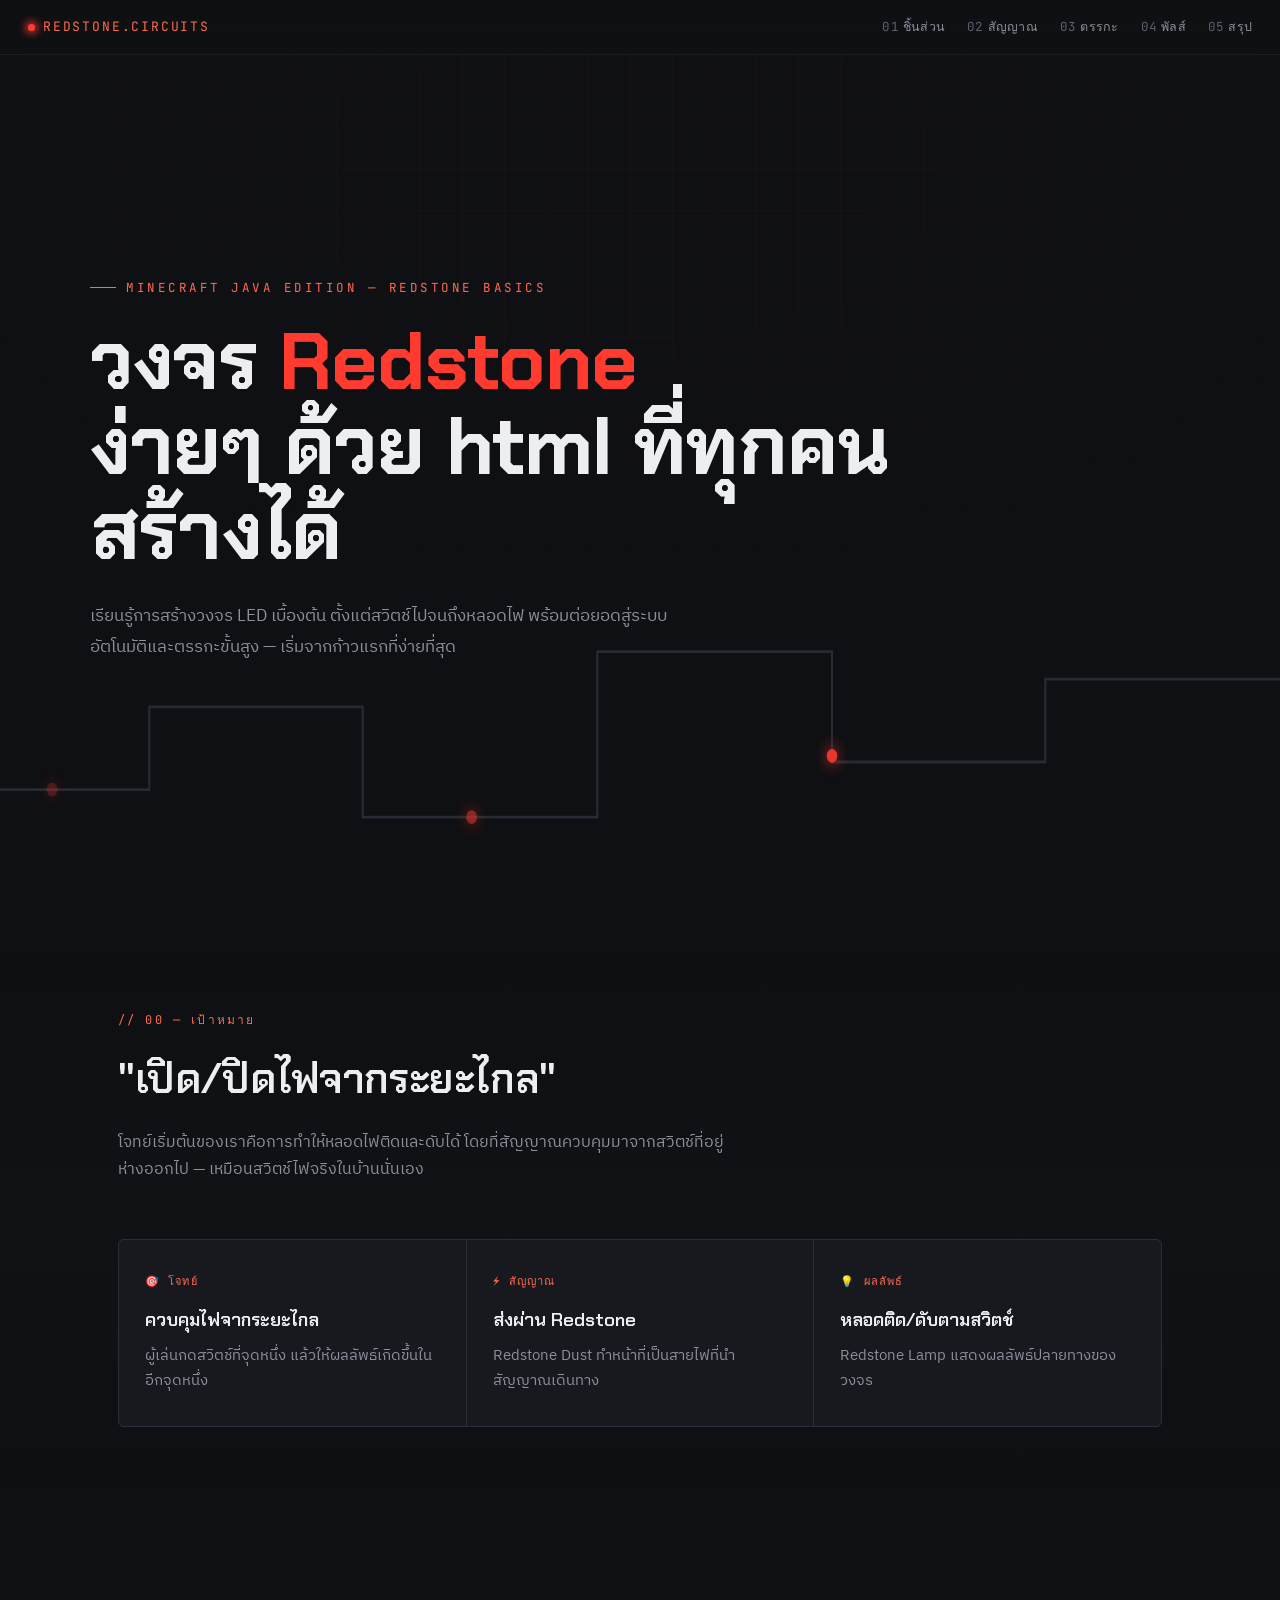
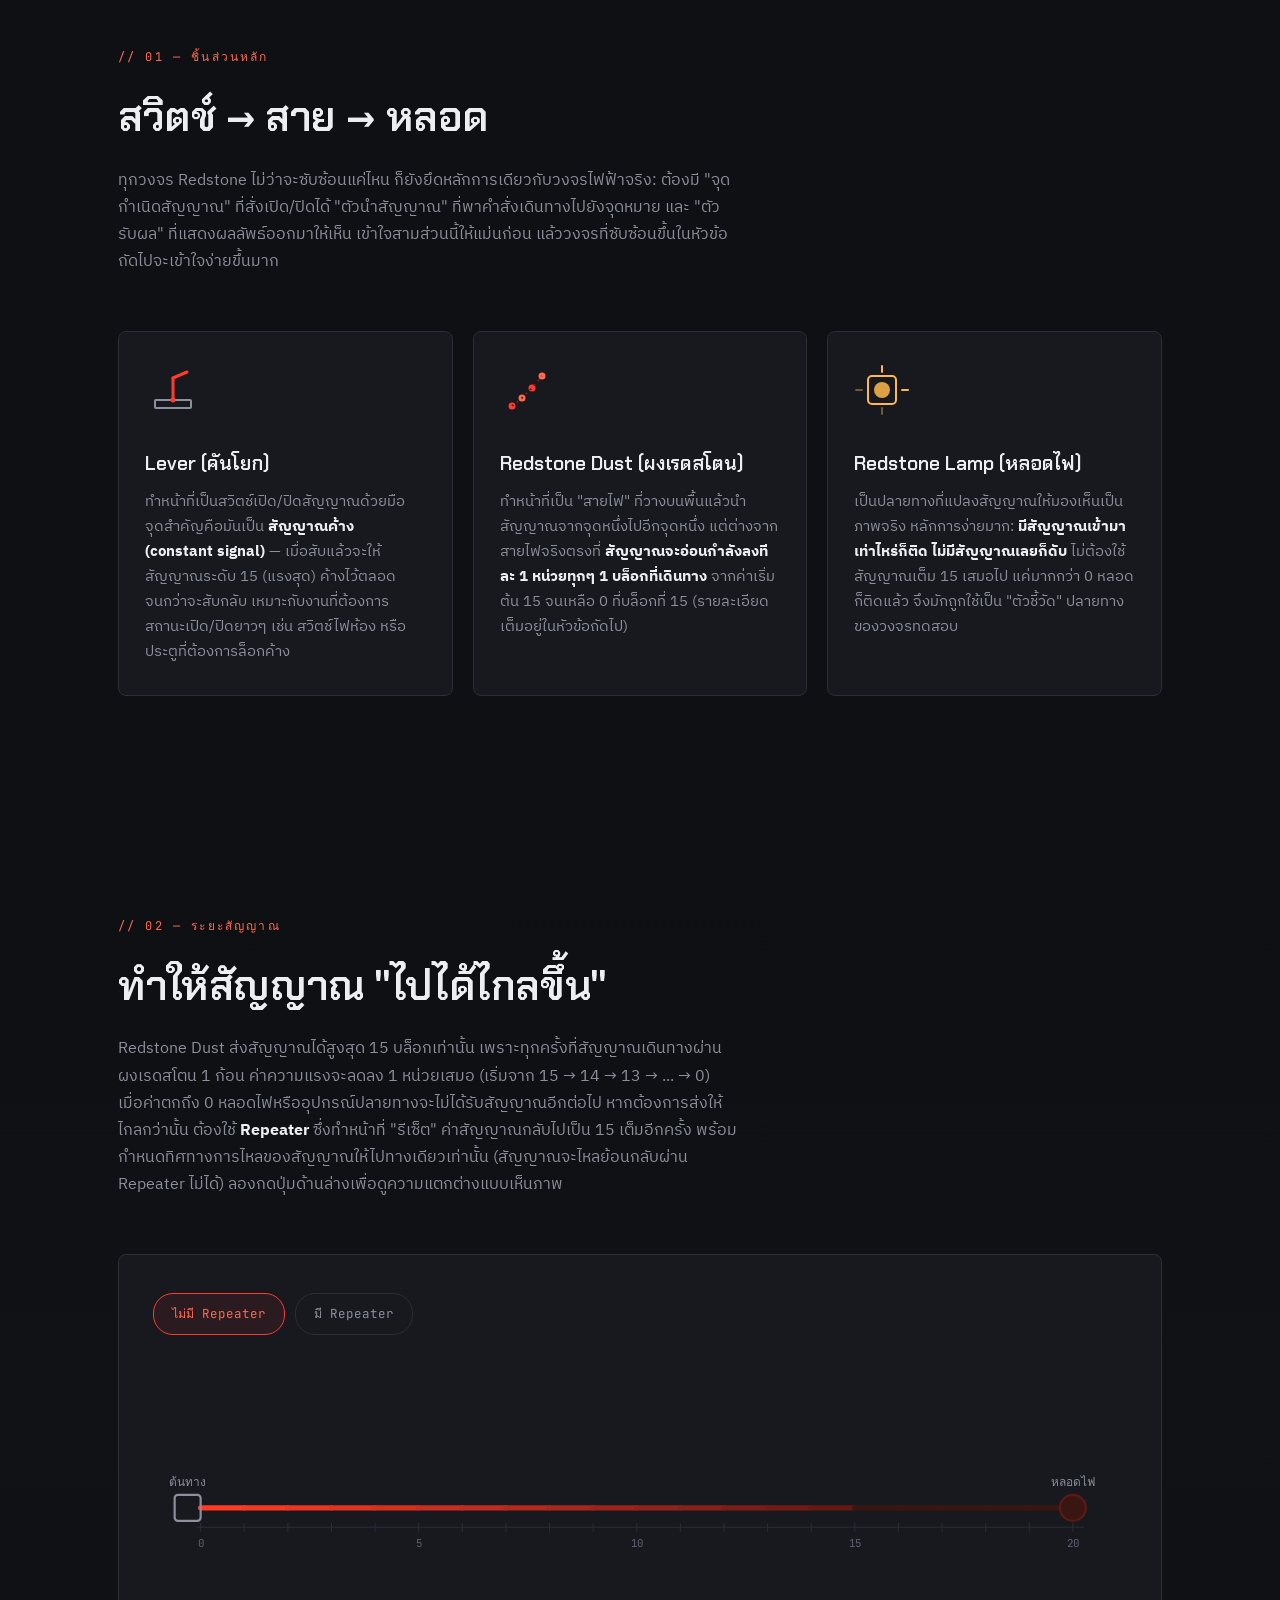
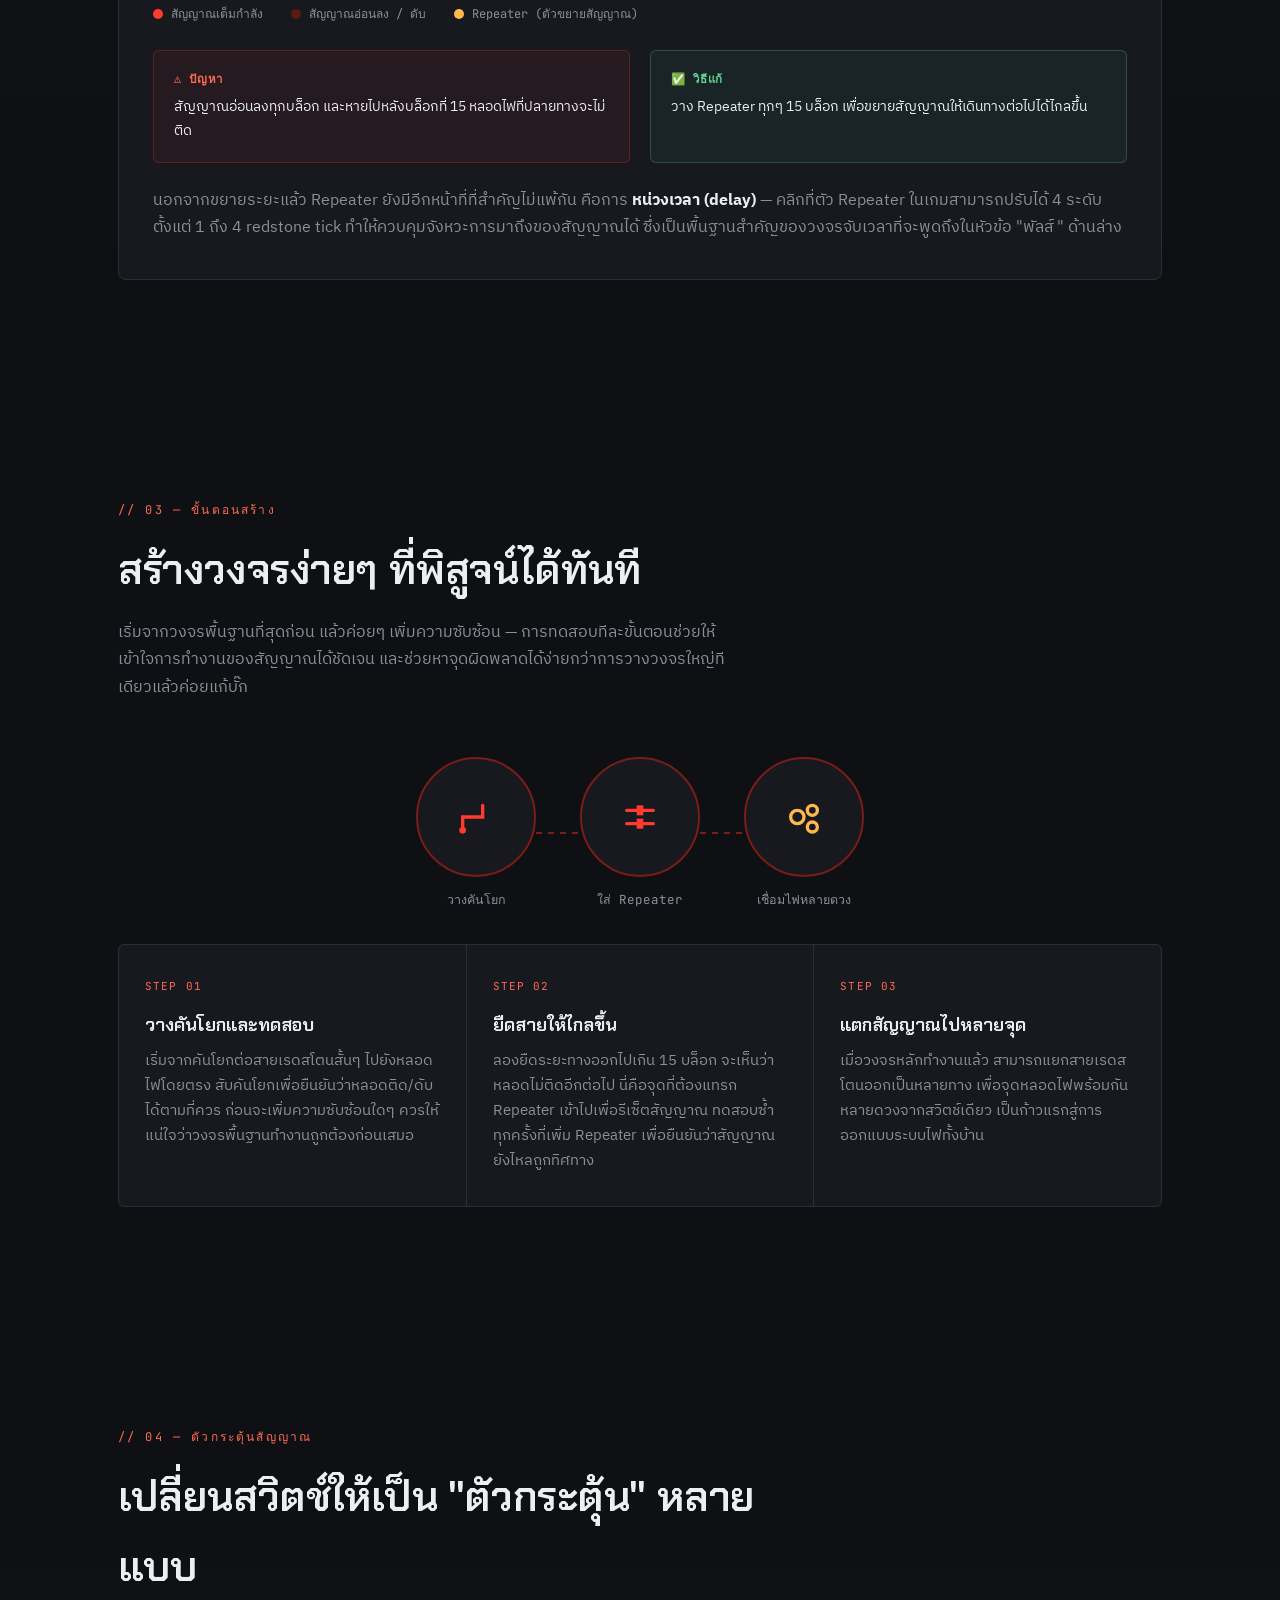
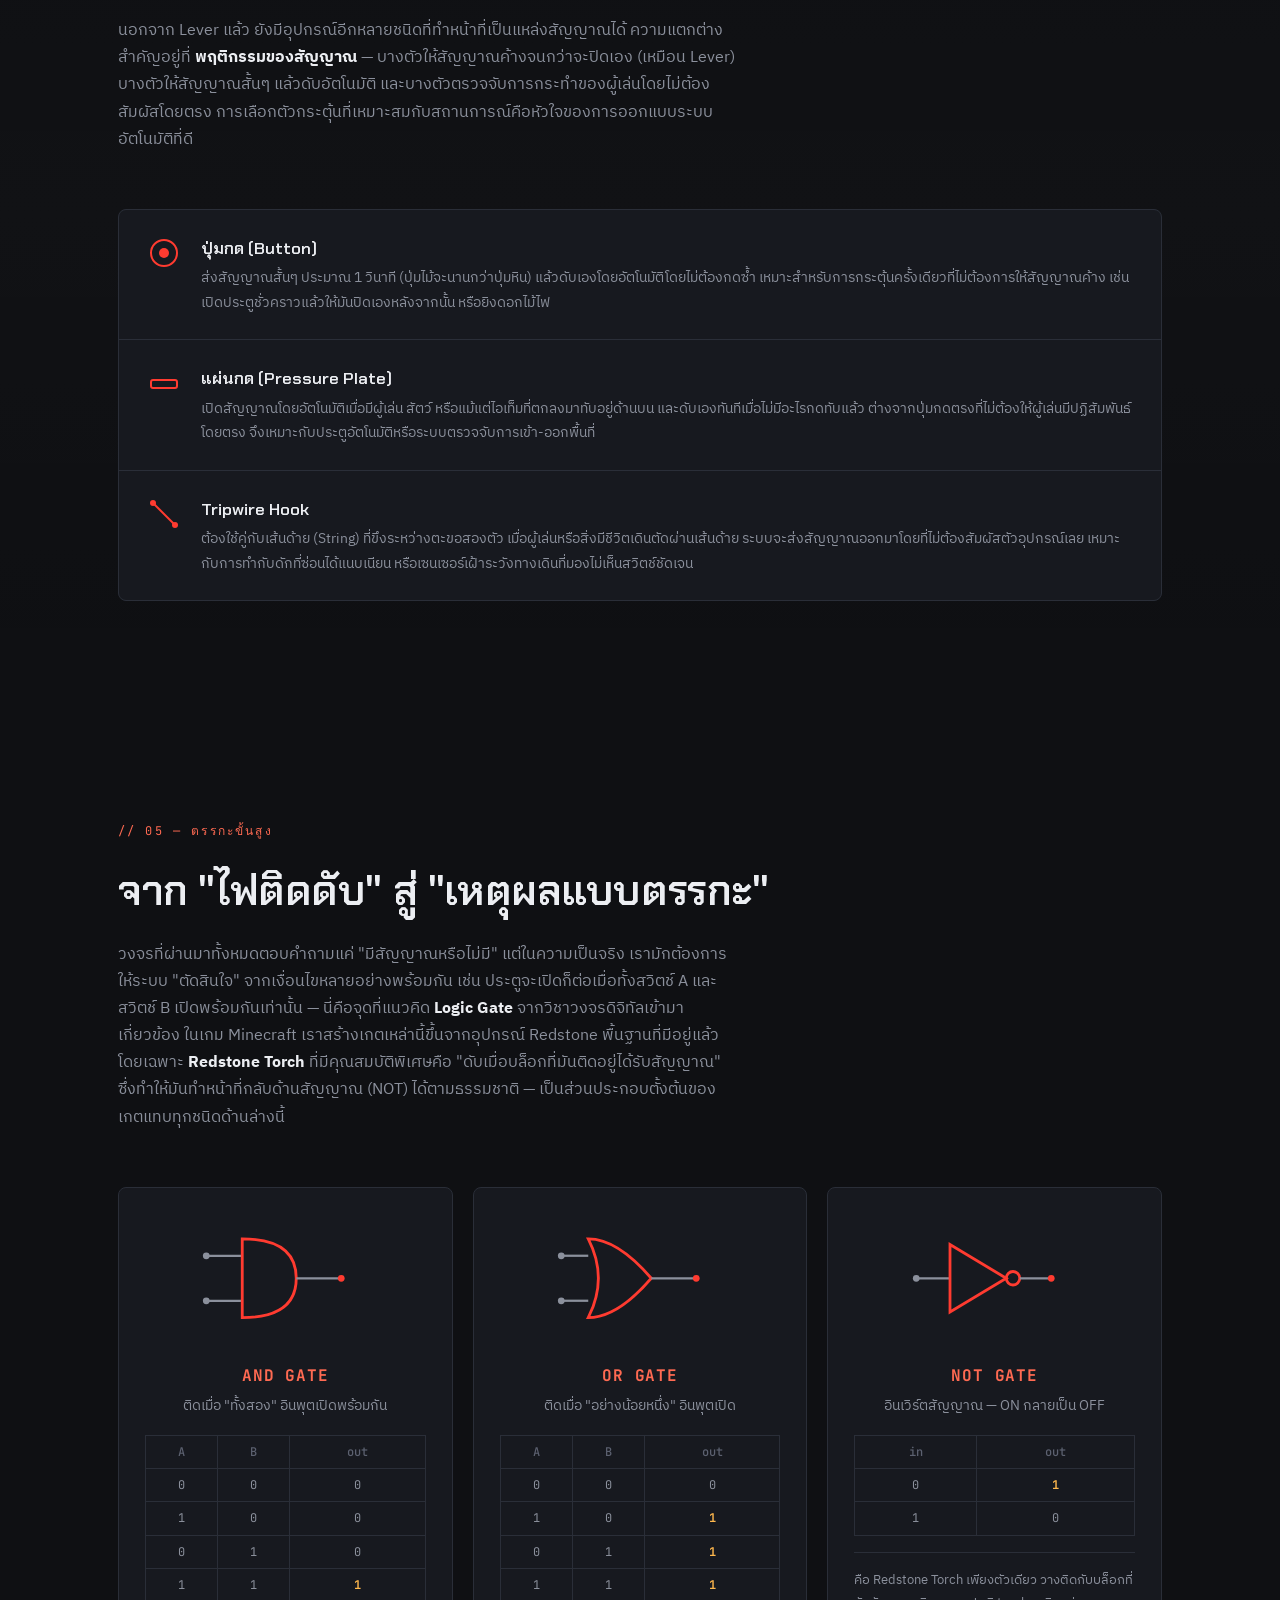
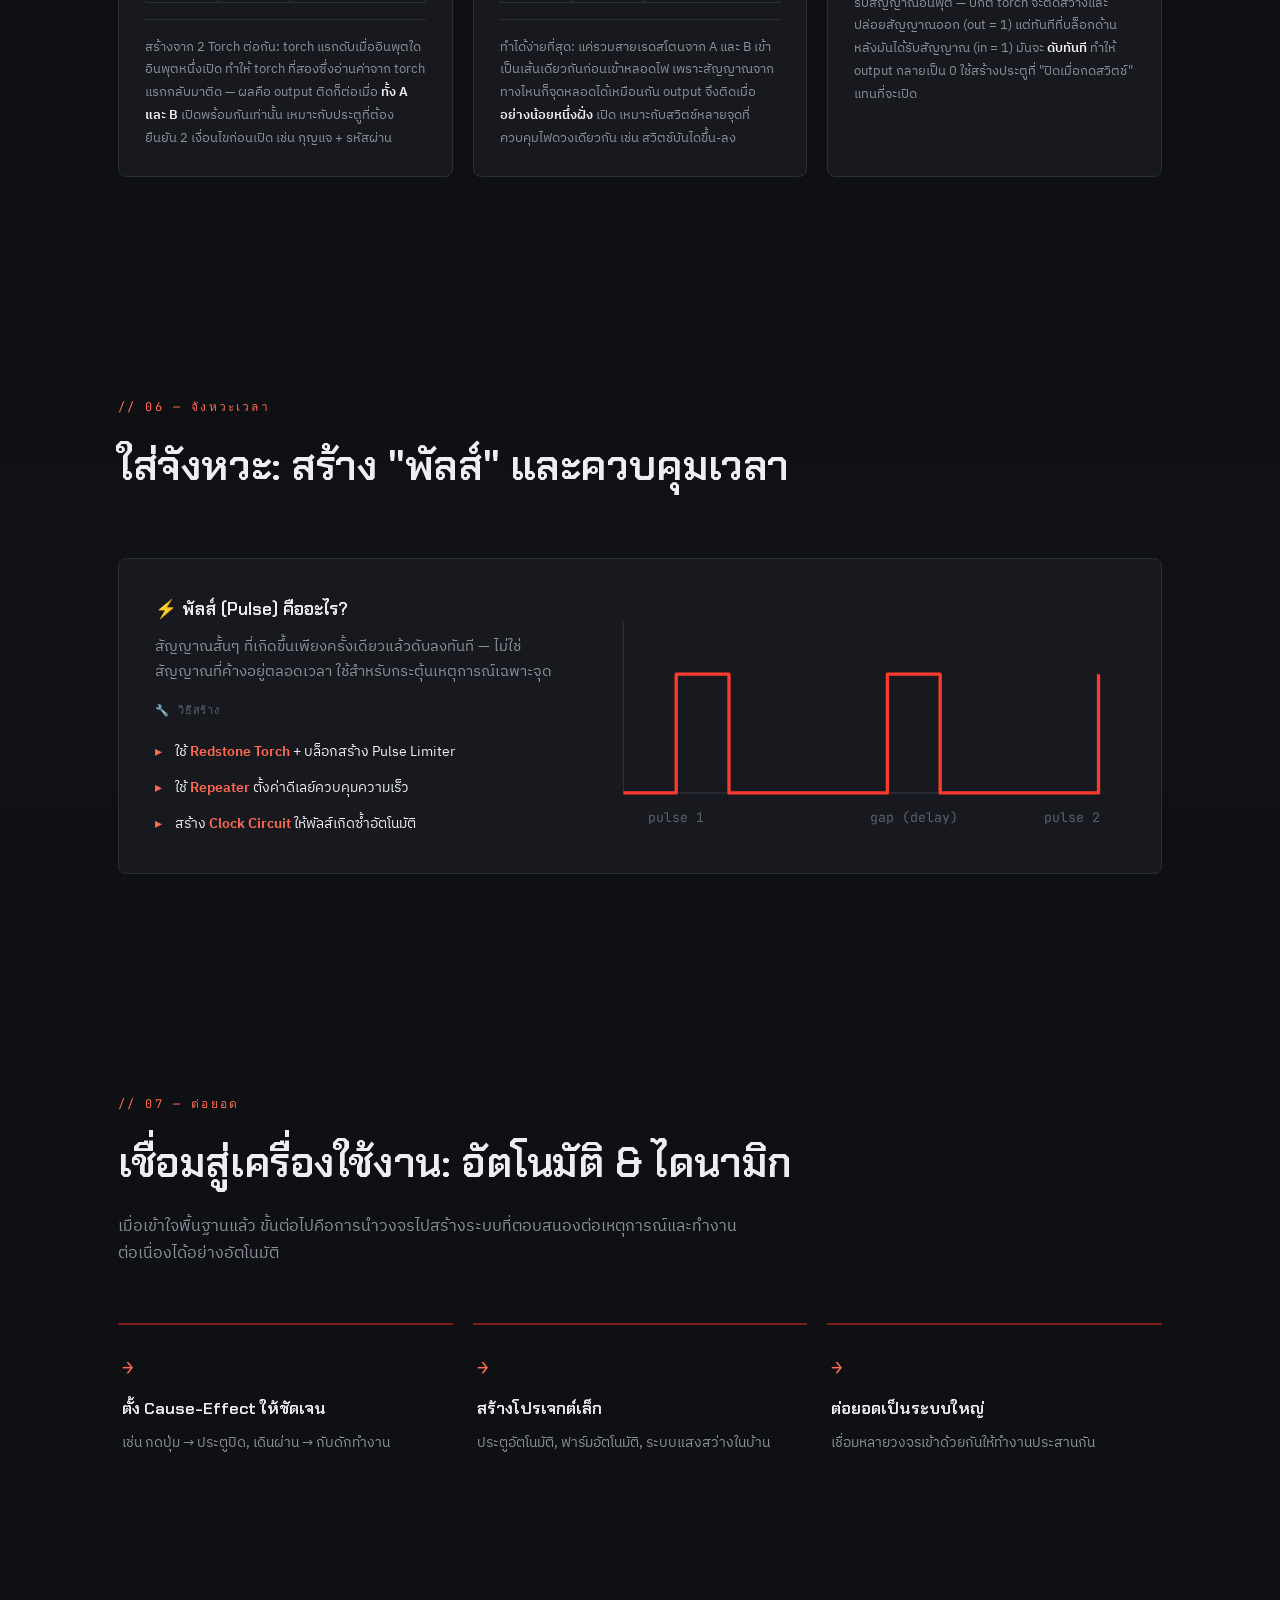
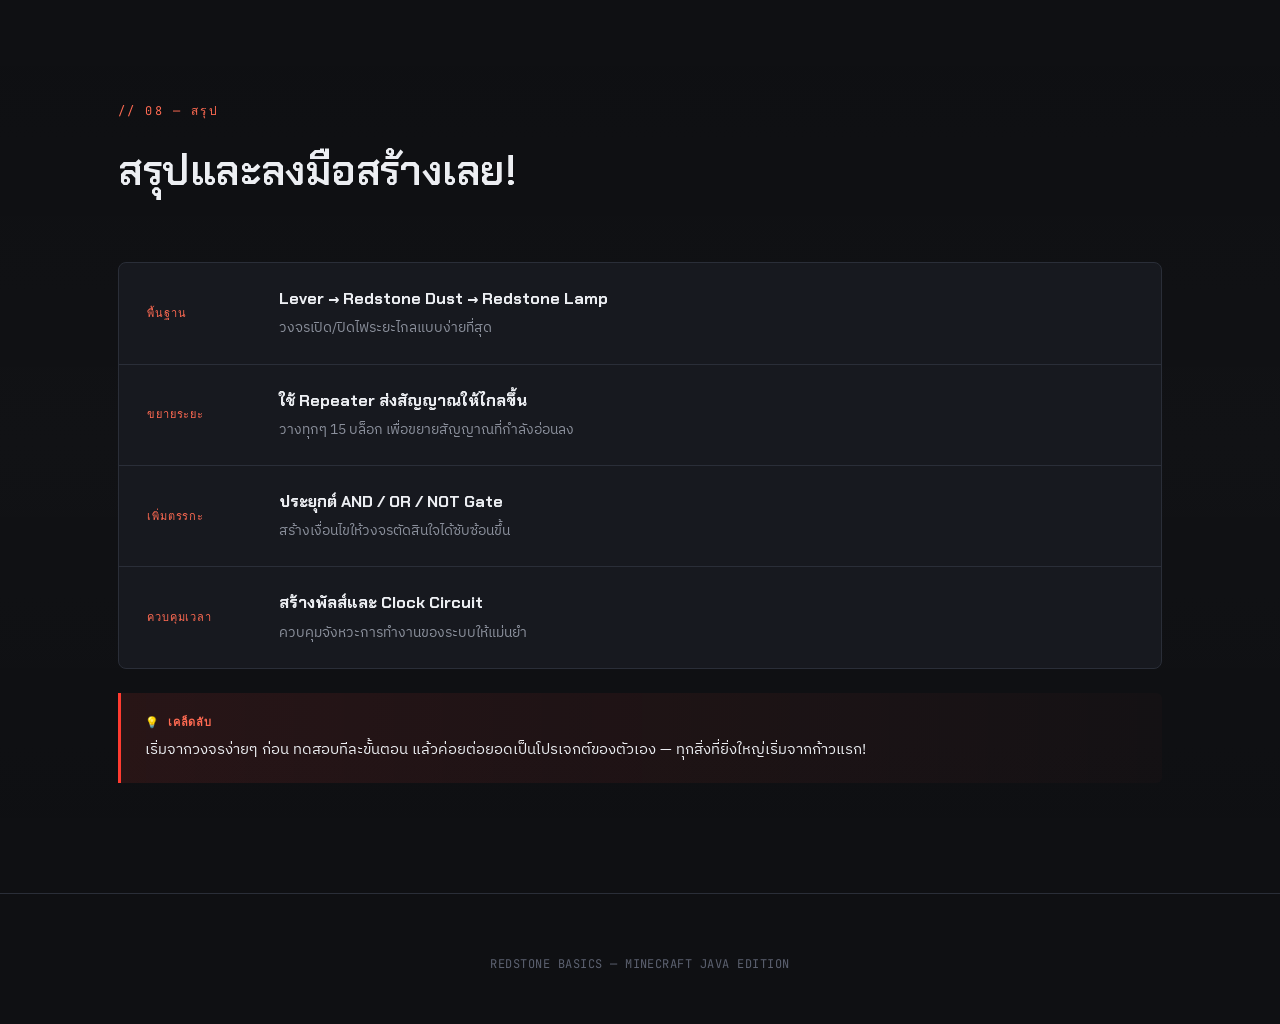
==== 01-components.html @ 5a7fd522 "file add changes" ====
<!DOCTYPE html>
<html lang="th">
<head>
<meta charset="UTF-8">
<meta name="viewport" content="width=device-width, initial-scale=1.0">
<title>วงจร LED อย่างง่ายด้วย html</title>
<link rel="preconnect" href="https://fonts.googleapis.com">
<link rel="preconnect" href="https://fonts.gstatic.com" crossorigin>
<link href="https://fonts.googleapis.com/css2?family=Chakra+Petch:wght@400;500;600;700&family=IBM+Plex+Sans+Thai:wght@300;400;500;600;700&family=JetBrains+Mono:wght@400;500;600&display=swap" rel="stylesheet">
<style>
  :root{
    --bg: #0f1013;
    --panel: #17191f;
    --panel-2: #1d2027;
    --line: #2a2e38;
    --redstone: #ff3b30;
    --redstone-dim: #7a1c17;
    --redstone-glow: #ff6a52;
    --amber: #ffb84d;
    --text: #eceef2;
    --muted: #8b909c;
    --muted-2: #5c6170;
    --mono: 'JetBrains Mono', monospace;
    --display: 'Chakra Petch', 'IBM Plex Sans Thai', sans-serif;
    --body: 'IBM Plex Sans Thai', 'Chakra Petch', sans-serif;
  }
  *{box-sizing:border-box; margin:0; padding:0;}
  html{scroll-behavior:smooth;}
  body{
    background:var(--bg);
    color:var(--text);
    font-family:var(--body);
    line-height:1.7;
    overflow-x:hidden;
  }
  @media (prefers-reduced-motion: reduce){
    *{animation-duration:0.001ms !important; animation-iteration-count:1 !important; transition-duration:0.001ms !important; scroll-behavior:auto !important;}
  }

  /* background texture: faint circuit grid */
  .grid-bg{
    position:fixed; inset:0; z-index:0; pointer-events:none;
    background-image:
      linear-gradient(rgba(255,59,48,0.035) 1px, transparent 1px),
      linear-gradient(90deg, rgba(255,59,48,0.035) 1px, transparent 1px);
    background-size:42px 42px;
    mask-image: radial-gradient(ellipse 80% 60% at 50% 20%, black 20%, transparent 75%);
  }

  a{color:inherit;}
  ::selection{background:var(--redstone); color:#0f1013;}

  .wrap{max-width:1100px; margin:0 auto; padding:0 28px; position:relative; z-index:1;}

  /* NAV */
  nav{
    position:fixed; top:0; left:0; right:0; z-index:50;
    display:flex; align-items:center; justify-content:space-between;
    padding:16px 28px;
    background:rgba(15,16,19,0.75);
    backdrop-filter:blur(10px);
    border-bottom:1px solid rgba(255,255,255,0.06);
  }
  .nav-mark{
    font-family:var(--mono); font-size:13px; letter-spacing:0.14em; color:var(--redstone-glow);
    display:flex; align-items:center; gap:8px;
  }
  .nav-mark .dot{width:7px; height:7px; border-radius:50%; background:var(--redstone); box-shadow:0 0 8px 2px var(--redstone);}
  .nav-links{display:flex; gap:22px; font-family:var(--mono); font-size:12.5px; color:var(--muted); letter-spacing:0.02em;}
  .nav-links a{text-decoration:none; transition:color .2s;}
  .nav-links a:hover{color:var(--redstone-glow);}
  .nav-links span{color:var(--muted-2); margin-right:4px;}
  @media (max-width:720px){.nav-links{display:none;}}

  /* HERO */
  header.hero{
    position:relative; min-height:100svh; display:flex; flex-direction:column; justify-content:center;
    padding:120px 28px 80px;
    overflow:hidden;
  }
  .hero-inner{max-width:1100px; margin:0 auto; width:100%; position:relative; z-index:2;}
  .eyebrow{
    font-family:var(--mono); font-size:12.5px; letter-spacing:0.2em; color:var(--redstone-glow);
    text-transform:uppercase; margin-bottom:22px; display:flex; align-items:center; gap:10px;
  }
  .eyebrow::before{content:''; width:26px; height:1px; background:var(--redstone-glow);}
  h1.title{
    font-family:var(--display); font-weight:700;
    font-size:clamp(2.4rem, 6.4vw, 5rem);
    line-height:1.06; letter-spacing:-0.01em;
    max-width:920px;
  }
  h1.title .accent{color:var(--redstone); position:relative;}
  .hero-sub{
    margin-top:26px; max-width:620px; color:var(--muted); font-size:1.05rem; line-height:1.85;
  }
  .hero-cta{display:flex; gap:14px; margin-top:40px; flex-wrap:wrap;}
  .btn{
    font-family:var(--mono); font-size:13px; letter-spacing:0.04em;
    padding:13px 22px; border-radius:3px; text-decoration:none; cursor:pointer;
    transition:all .25s; display:inline-flex; align-items:center; gap:8px; border:1px solid transparent;
  }
  .btn-solid{background:var(--redstone); color:#160303; font-weight:600;}
  .btn-solid:hover{background:var(--redstone-glow); box-shadow:0 0 24px -4px var(--redstone);}
  .btn-ghost{border-color:var(--line); color:var(--muted);}
  .btn-ghost:hover{border-color:var(--redstone-dim); color:var(--text);}

  /* hero wire animation */
  .hero-wire{
    position:absolute; left:0; right:0; bottom:0; height:46%; z-index:1;
    opacity:0.9;
  }
  .hero-wire svg{width:100%; height:100%; display:block;}
  .wire-path{fill:none; stroke:var(--line); stroke-width:2;}
  .pulse-dot{filter:drop-shadow(0 0 6px var(--redstone));}

  /* SECTION shared */
  section{position:relative; z-index:1; padding:110px 0;}
  section:nth-child(even){background:linear-gradient(180deg, transparent, rgba(255,255,255,0.012), transparent);}
  .sec-head{max-width:680px; margin-bottom:56px;}
  .sec-num{font-family:var(--mono); font-size:12px; color:var(--redstone-glow); letter-spacing:0.18em; margin-bottom:14px; display:block;}
  h2{
    font-family:var(--display); font-weight:600; font-size:clamp(1.7rem,3.6vw,2.6rem);
    letter-spacing:-0.01em; margin-bottom:14px;
  }
  .sec-desc{color:var(--muted); font-size:1rem; max-width:620px;}

  /* Goal cards */
  .goal-grid{display:grid; grid-template-columns:repeat(3,1fr); gap:1px; background:var(--line); border:1px solid var(--line); border-radius:6px; overflow:hidden;}
  .goal-card{background:var(--panel); padding:32px 26px;}
  .goal-card .icn{font-family:var(--mono); font-size:11px; color:var(--redstone-glow); letter-spacing:0.1em; margin-bottom:14px; text-transform:uppercase;}
  .goal-card h4{font-family:var(--display); font-size:1.15rem; margin-bottom:8px; font-weight:600;}
  .goal-card p{color:var(--muted); font-size:0.92rem;}
  @media (max-width:760px){.goal-grid{grid-template-columns:1fr;}}

  /* component cards with svg icons */
  .comp-grid{display:grid; grid-template-columns:repeat(3,1fr); gap:20px;}
  .comp-card{
    background:var(--panel); border:1px solid var(--line); border-radius:8px; padding:30px 26px;
    transition:border-color .25s, transform .25s;
  }
  .comp-card:hover{border-color:var(--redstone-dim); transform:translateY(-3px);}
  .comp-icon{width:56px; height:56px; margin-bottom:20px;}
  .comp-card h4{font-family:var(--display); font-size:1.2rem; margin-bottom:10px; font-weight:600;}
  .comp-card p{color:var(--muted); font-size:0.92rem;}
  @media (max-width:760px){.comp-grid{grid-template-columns:1fr;}}

  /* signal decay demo */
  .demo-panel{
    background:var(--panel); border:1px solid var(--line); border-radius:8px; padding:38px 34px;
  }
  .demo-toggle{display:flex; gap:10px; margin-bottom:30px; flex-wrap:wrap; align-items:center;}
  .toggle-btn{
    font-family:var(--mono); font-size:12.5px; padding:10px 18px; border-radius:20px;
    border:1px solid var(--line); color:var(--muted); background:transparent; cursor:pointer; transition:all .2s;
  }
  .toggle-btn.active{border-color:var(--redstone); color:var(--redstone-glow); background:rgba(255,59,48,0.08);}
  .demo-svg-wrap{width:100%; overflow-x:auto;}
  .demo-svg-wrap svg{width:100%; min-width:640px; height:auto; display:block;}
  .demo-legend{display:flex; gap:28px; margin-top:22px; flex-wrap:wrap; font-family:var(--mono); font-size:12px; color:var(--muted);}
  .demo-legend .lg-item{display:flex; align-items:center; gap:8px;}
  .swatch{width:10px; height:10px; border-radius:50%;}

  .callout-row{display:grid; grid-template-columns:1fr 1fr; gap:20px; margin-top:26px;}
  @media (max-width:640px){.callout-row{grid-template-columns:1fr;}}
  .callout{border-radius:6px; padding:18px 20px; font-size:0.9rem; border:1px solid var(--line);}
  .callout.warn{background:rgba(255,59,48,0.06); border-color:rgba(255,59,48,0.25);}
  .callout.ok{background:rgba(93,214,148,0.06); border-color:rgba(93,214,148,0.25);}
  .callout b{display:block; font-family:var(--mono); font-size:11.5px; letter-spacing:0.06em; margin-bottom:6px; text-transform:uppercase;}
  .callout.warn b{color:var(--redstone-glow);}
  .callout.ok b{color:#5dd694;}

  /* process steps */
  .steps-row{display:flex; align-items:center; justify-content:center; gap:0; margin:50px 0 34px; flex-wrap:wrap;}
  .step-circle{
    width:120px; height:120px; border-radius:50%; border:2px solid var(--redstone-dim);
    display:flex; align-items:center; justify-content:center; background:var(--panel);
    position:relative; flex-shrink:0;
  }
  .step-circle svg{width:40px; height:40px;}
  .step-connector{width:44px; height:2px; background:repeating-linear-gradient(90deg, var(--redstone-dim) 0 6px, transparent 6px 12px); flex-shrink:0;}
  @media (max-width:640px){.step-connector{width:2px; height:36px; background:repeating-linear-gradient(180deg, var(--redstone-dim) 0 6px, transparent 6px 12px);} .steps-row{flex-direction:column;}}
  .step-label{text-align:center; font-family:var(--mono); font-size:12.5px; color:var(--muted); margin-top:12px;}
  .step-wrap{display:flex; flex-direction:column; align-items:center;}

  /* trigger cards */
  .trig-list{display:flex; flex-direction:column; gap:1px; background:var(--line); border:1px solid var(--line); border-radius:8px; overflow:hidden;}
  .trig-item{background:var(--panel); padding:24px 28px; display:flex; gap:20px; align-items:flex-start;}
  .trig-item .t-icon{width:34px; height:34px; flex-shrink:0; margin-top:2px;}
  .trig-item h4{font-family:var(--display); font-size:1.05rem; margin-bottom:4px; font-weight:600;}
  .trig-item p{color:var(--muted); font-size:0.9rem;}

  /* logic gates */
  .gate-grid{display:grid; grid-template-columns:repeat(3,1fr); gap:20px;}
  @media (max-width:820px){.gate-grid{grid-template-columns:1fr;}}
  .gate-card{background:var(--panel); border:1px solid var(--line); border-radius:8px; padding:26px; text-align:center;}
  .gate-card svg{width:100%; max-width:180px; height:auto; margin:8px auto 18px;}
  .gate-card h4{font-family:var(--mono); font-size:1rem; color:var(--redstone-glow); margin-bottom:6px; letter-spacing:0.05em;}
  .gate-card .rule{color:var(--muted); font-size:0.88rem; margin-bottom:16px;}
  .truth-table{width:100%; border-collapse:collapse; font-family:var(--mono); font-size:12px; text-align:center;}
  .truth-table th, .truth-table td{border:1px solid var(--line); padding:6px 4px; color:var(--muted);}
  .truth-table th{color:var(--muted-2); font-weight:500;}
  .truth-table td.on{color:var(--amber); font-weight:600;}
  .gate-note{margin-top:16px; padding-top:16px; border-top:1px solid var(--line); font-size:0.84rem; color:var(--muted); text-align:left;}
  .gate-note b{color:var(--text); font-weight:600;}

  /* pulse waveform */
  .pulse-panel{background:var(--panel); border:1px solid var(--line); border-radius:8px; padding:36px; display:grid; grid-template-columns:1fr 1.3fr; gap:36px;}
  @media (max-width:820px){.pulse-panel{grid-template-columns:1fr;}}
  .pulse-info h4{font-family:var(--display); font-size:1.1rem; margin-bottom:10px; font-weight:600;}
  .pulse-info p{color:var(--muted); font-size:0.92rem; margin-bottom:20px;}
  .pulse-list{list-style:none; display:flex; flex-direction:column; gap:12px;}
  .pulse-list li{font-size:0.9rem; color:var(--text); padding-left:20px; position:relative;}
  .pulse-list li::before{content:'▸'; color:var(--redstone-glow); position:absolute; left:0;}
  .pulse-list b{color:var(--redstone-glow); font-weight:600;}
  .wave-svg{width:100%; height:auto;}

  /* automation */
  .auto-grid{display:grid; grid-template-columns:repeat(3,1fr); gap:20px;}
  @media (max-width:760px){.auto-grid{grid-template-columns:1fr;}}
  .auto-card{padding:26px 4px; border-top:2px solid var(--redstone-dim);}
  .auto-card .arrow{font-family:var(--mono); color:var(--redstone-glow); font-size:1.2rem; margin-bottom:10px; display:block;}
  .auto-card h4{font-family:var(--display); font-size:1.05rem; margin-bottom:8px; font-weight:600;}
  .auto-card p{color:var(--muted); font-size:0.9rem;}

  /* summary */
  .sum-panel{background:var(--panel); border:1px solid var(--line); border-radius:8px; overflow:hidden;}
  .sum-row{display:flex; align-items:center; gap:22px; padding:22px 28px; border-bottom:1px solid var(--line);}
  .sum-row:last-of-type{border-bottom:none;}
  .sum-tag{font-family:var(--mono); font-size:11px; color:var(--redstone-glow); letter-spacing:0.08em; width:110px; flex-shrink:0; text-transform:uppercase;}
  .sum-content b{font-family:var(--display); display:block; font-size:1rem; margin-bottom:2px;}
  .sum-content span{color:var(--muted); font-size:0.88rem;}
  .tip-box{margin-top:24px; background:linear-gradient(90deg, rgba(255,59,48,0.1), rgba(255,59,48,0.02)); border-left:3px solid var(--redstone); padding:20px 24px; border-radius:0 6px 6px 0;}
  .tip-box b{font-family:var(--mono); font-size:11px; letter-spacing:0.08em; color:var(--redstone-glow); text-transform:uppercase; display:block; margin-bottom:6px;}
  .tip-box p{font-size:0.94rem; color:var(--text);}

  footer{padding:60px 28px 50px; text-align:center; border-top:1px solid var(--line); position:relative; z-index:1;}
  footer p{font-family:var(--mono); font-size:12px; color:var(--muted-2); letter-spacing:0.04em;}
</style>
</head>
<body>

<div class="grid-bg"></div>

<nav>
  <div class="nav-mark"><span class="dot"></span>REDSTONE.CIRCUITS</div>
  <div class="nav-links">
    <a href="#components"><span>01</span>ชิ้นส่วน</a>
    <a href="#signal"><span>02</span>สัญญาณ</a>
    <a href="#logic"><span>03</span>ตรรกะ</a>
    <a href="#pulse"><span>04</span>พัลส์</a>
    <a href="#summary"><span>05</span>สรุป</a>
  </div>
</nav>

<header class="hero">
  <div class="hero-inner">
    <div class="eyebrow">MINECRAFT JAVA EDITION — REDSTONE BASICS</div>
    <h1 class="title">วงจร <span class="accent">Redstone</span><br>ง่ายๆ ด้วย html ที่ทุกคนสร้างได้</h1>
    <p class="hero-sub">เรียนรู้การสร้างวงจร LED เบื้องต้น ตั้งแต่สวิตช์ไปจนถึงหลอดไฟ พร้อมต่อยอดสู่ระบบอัตโนมัติและตรรกะขั้นสูง — เริ่มจากก้าวแรกที่ง่ายที่สุด</p>
  </div>
  <div class="hero-wire">
    <svg viewBox="0 0 1200 300" preserveAspectRatio="none">
      <path class="wire-path" d="M0,220 L140,220 L140,160 L340,160 L340,240 L560,240 L560,120 L780,120 L780,200 L980,200 L980,140 L1200,140" />
      <circle class="pulse-dot" r="5" fill="#ff3b30">
        <animateMotion dur="6s" repeatCount="indefinite"
          path="M0,220 L140,220 L140,160 L340,160 L340,240 L560,240 L560,120 L780,120 L780,200 L980,200 L980,140 L1200,140"/>
      </circle>
      <circle class="pulse-dot" r="5" fill="#ff3b30" opacity="0.6">
        <animateMotion dur="6s" begin="2s" repeatCount="indefinite"
          path="M0,220 L140,220 L140,160 L340,160 L340,240 L560,240 L560,120 L780,120 L780,200 L980,200 L980,140 L1200,140"/>
      </circle>
      <circle class="pulse-dot" r="5" fill="#ff3b30" opacity="0.3">
        <animateMotion dur="6s" begin="4s" repeatCount="indefinite"
          path="M0,220 L140,220 L140,160 L340,160 L340,240 L560,240 L560,120 L780,120 L780,200 L980,200 L980,140 L1200,140"/>
      </circle>
    </svg>
  </div>
</header>

<!-- GOAL -->
<section id="goal">
  <div class="wrap">
    <div class="sec-head">
      <span class="sec-num">// 00 — เป้าหมาย</span>
      <h2>"เปิด/ปิดไฟจากระยะไกล"</h2>
      <p class="sec-desc">โจทย์เริ่มต้นของเราคือการทำให้หลอดไฟติดและดับได้ โดยที่สัญญาณควบคุมมาจากสวิตช์ที่อยู่ห่างออกไป — เหมือนสวิตช์ไฟจริงในบ้านนั่นเอง</p>
    </div>
    <div class="goal-grid">
      <div class="goal-card"><div class="icn">🎯 โจทย์</div><h4>ควบคุมไฟจากระยะไกล</h4><p>ผู้เล่นกดสวิตช์ที่จุดหนึ่ง แล้วให้ผลลัพธ์เกิดขึ้นในอีกจุดหนึ่ง</p></div>
      <div class="goal-card"><div class="icn">⚡ สัญญาณ</div><h4>ส่งผ่าน Redstone</h4><p>Redstone Dust ทำหน้าที่เป็นสายไฟที่นำสัญญาณเดินทาง</p></div>
      <div class="goal-card"><div class="icn">💡 ผลลัพธ์</div><h4>หลอดติด/ดับตามสวิตช์</h4><p>Redstone Lamp แสดงผลลัพธ์ปลายทางของวงจร</p></div>
    </div>
  </div>
</section>

<!-- COMPONENTS -->
<section id="components">
  <div class="wrap">
    <div class="sec-head">
      <span class="sec-num">// 01 — ชิ้นส่วนหลัก</span>
      <h2>สวิตช์ → สาย → หลอด</h2>
      <p class="sec-desc">ทุกวงจร Redstone ไม่ว่าจะซับซ้อนแค่ไหน ก็ยังยึดหลักการเดียวกับวงจรไฟฟ้าจริง: ต้องมี "จุดกำเนิดสัญญาณ" ที่สั่งเปิด/ปิดได้ "ตัวนำสัญญาณ" ที่พาคำสั่งเดินทางไปยังจุดหมาย และ "ตัวรับผล" ที่แสดงผลลัพธ์ออกมาให้เห็น เข้าใจสามส่วนนี้ให้แม่นก่อน แล้ววงจรที่ซับซ้อนขึ้นในหัวข้อถัดไปจะเข้าใจง่ายขึ้นมาก</p>
    </div>
    <div class="comp-grid">
      <div class="comp-card">
        <svg class="comp-icon" viewBox="0 0 56 56" fill="none">
          <rect x="10" y="38" width="36" height="8" rx="1" stroke="#8b909c" stroke-width="2"/>
          <line x1="28" y1="38" x2="28" y2="16" stroke="#ff3b30" stroke-width="3" stroke-linecap="round"/>
          <line x1="28" y1="16" x2="42" y2="10" stroke="#ff3b30" stroke-width="3" stroke-linecap="round"/>
          <circle cx="28" cy="38" r="2.5" fill="#ff3b30"/>
        </svg>
        <h4>Lever (คันโยก)</h4>
        <p>ทำหน้าที่เป็นสวิตช์เปิด/ปิดสัญญาณด้วยมือ จุดสำคัญคือมันเป็น <b style="color:var(--text)">สัญญาณค้าง (constant signal)</b> — เมื่อสับแล้วจะให้สัญญาณระดับ 15 (แรงสุด) ค้างไว้ตลอดจนกว่าจะสับกลับ เหมาะกับงานที่ต้องการสถานะเปิด/ปิดยาวๆ เช่น สวิตช์ไฟห้อง หรือประตูที่ต้องการล็อกค้าง</p>
      </div>
      <div class="comp-card">
        <svg class="comp-icon" viewBox="0 0 56 56" fill="none">
          <circle cx="12" cy="44" r="3.5" fill="#ff3b30"/>
          <circle cx="22" cy="36" r="3.5" fill="#ff6a52"/>
          <circle cx="32" cy="26" r="3.5" fill="#ff3b30"/>
          <circle cx="42" cy="14" r="3.5" fill="#ff6a52"/>
          <path d="M12,44 L22,36 L32,26 L42,14" stroke="#7a1c17" stroke-width="2" stroke-dasharray="2 4"/>
        </svg>
        <h4>Redstone Dust (ผงเรดสโตน)</h4>
        <p>ทำหน้าที่เป็น "สายไฟ" ที่วางบนพื้นแล้วนำสัญญาณจากจุดหนึ่งไปอีกจุดหนึ่ง แต่ต่างจากสายไฟจริงตรงที่ <b style="color:var(--text)">สัญญาณจะอ่อนกำลังลงทีละ 1 หน่วยทุกๆ 1 บล็อกที่เดินทาง</b> จากค่าเริ่มต้น 15 จนเหลือ 0 ที่บล็อกที่ 15 (รายละเอียดเต็มอยู่ในหัวข้อถัดไป)</p>
      </div>
      <div class="comp-card">
        <svg class="comp-icon" viewBox="0 0 56 56" fill="none">
          <rect x="14" y="14" width="28" height="28" rx="4" fill="none" stroke="#ffb84d" stroke-width="2"/>
          <circle cx="28" cy="28" r="8" fill="#ffb84d" opacity="0.85"/>
          <line x1="28" y1="4" x2="28" y2="10" stroke="#ffb84d" stroke-width="2" stroke-linecap="round"/>
          <line x1="28" y1="46" x2="28" y2="52" stroke="#ffb84d" stroke-width="2" stroke-linecap="round" opacity="0.4"/>
          <line x1="8" y1="28" x2="2" y2="28" stroke="#ffb84d" stroke-width="2" stroke-linecap="round" opacity="0.4"/>
          <line x1="48" y1="28" x2="54" y2="28" stroke="#ffb84d" stroke-width="2" stroke-linecap="round"/>
        </svg>
        <h4>Redstone Lamp (หลอดไฟ)</h4>
        <p>เป็นปลายทางที่แปลงสัญญาณให้มองเห็นเป็นภาพจริง หลักการง่ายมาก: <b style="color:var(--text)">มีสัญญาณเข้ามาเท่าไหร่ก็ติด ไม่มีสัญญาณเลยก็ดับ</b> ไม่ต้องใช้สัญญาณเต็ม 15 เสมอไป แค่มากกว่า 0 หลอดก็ติดแล้ว จึงมักถูกใช้เป็น "ตัวชี้วัด" ปลายทางของวงจรทดสอบ</p>
      </div>
    </div>
  </div>
</section>

<!-- SIGNAL DECAY DEMO -->
<section id="signal">
  <div class="wrap">
    <div class="sec-head">
      <span class="sec-num">// 02 — ระยะสัญญาณ</span>
      <h2>ทำให้สัญญาณ "ไปได้ไกลขึ้น"</h2>
      <p class="sec-desc">Redstone Dust ส่งสัญญาณได้สูงสุด 15 บล็อกเท่านั้น เพราะทุกครั้งที่สัญญาณเดินทางผ่านผงเรดสโตน 1 ก้อน ค่าความแรงจะลดลง 1 หน่วยเสมอ (เริ่มจาก 15 → 14 → 13 → ... → 0) เมื่อค่าตกถึง 0 หลอดไฟหรืออุปกรณ์ปลายทางจะไม่ได้รับสัญญาณอีกต่อไป หากต้องการส่งให้ไกลกว่านั้น ต้องใช้ <b style="color:var(--text)">Repeater</b> ซึ่งทำหน้าที่ "รีเซ็ต" ค่าสัญญาณกลับไปเป็น 15 เต็มอีกครั้ง พร้อมกำหนดทิศทางการไหลของสัญญาณให้ไปทางเดียวเท่านั้น (สัญญาณจะไหลย้อนกลับผ่าน Repeater ไม่ได้) ลองกดปุ่มด้านล่างเพื่อดูความแตกต่างแบบเห็นภาพ</p>
    </div>

    <div class="demo-panel">
      <div class="demo-toggle">
        <button class="toggle-btn active" data-mode="off" id="btnOff">ไม่มี Repeater</button>
        <button class="toggle-btn" data-mode="on" id="btnOn">มี Repeater</button>
      </div>
      <div class="demo-svg-wrap">
        <svg id="decaySvg" viewBox="0 0 900 200">
          <!-- baseline -->
          <line x1="40" y1="150" x2="860" y2="150" stroke="#2a2e38" stroke-width="1"/>
          <!-- block ticks -->
          <g id="ticks"></g>
          <!-- wire segments -->
          <g id="wireSegments"></g>
          <!-- source -->
          <rect x="20" y="120" width="24" height="24" rx="3" fill="none" stroke="#8b909c" stroke-width="2"/>
          <text x="32" y="112" fill="#8b909c" font-family="JetBrains Mono" font-size="11" text-anchor="middle">ต้นทาง</text>
          <!-- repeater marker (shown only in "on" mode) -->
          <g id="repeaterMark" style="display:none;">
            <rect x="418" y="132" width="14" height="14" fill="#ffb84d"/>
            <text x="425" y="122" fill="#ffb84d" font-family="JetBrains Mono" font-size="10" text-anchor="middle">Repeater</text>
          </g>
          <!-- lamp -->
          <circle id="lampCircle" cx="850" cy="132" r="12" fill="#3a1613" stroke="#5c1a15" stroke-width="2"/>
          <text x="850" y="112" fill="#8b909c" font-family="JetBrains Mono" font-size="11" text-anchor="middle">หลอดไฟ</text>
        </svg>
      </div>
      <div class="demo-legend">
        <div class="lg-item"><span class="swatch" style="background:#ff3b30;"></span>สัญญาณเต็มกำลัง</div>
        <div class="lg-item"><span class="swatch" style="background:#5c1a15;"></span>สัญญาณอ่อนลง / ดับ</div>
        <div class="lg-item"><span class="swatch" style="background:#ffb84d;"></span>Repeater (ตัวขยายสัญญาณ)</div>
      </div>

      <div class="callout-row">
        <div class="callout warn"><b>⚠ ปัญหา</b>สัญญาณอ่อนลงทุกบล็อก และหายไปหลังบล็อกที่ 15 หลอดไฟที่ปลายทางจะไม่ติด</div>
        <div class="callout ok"><b>✅ วิธีแก้</b>วาง Repeater ทุกๆ 15 บล็อก เพื่อขยายสัญญาณให้เดินทางต่อไปได้ไกลขึ้น</div>
      </div>
      <p class="sec-desc" style="margin-top:24px; max-width:100%;">นอกจากขยายระยะแล้ว Repeater ยังมีอีกหน้าที่ที่สำคัญไม่แพ้กัน คือการ <b style="color:var(--text)">หน่วงเวลา (delay)</b> — คลิกที่ตัว Repeater ในเกมสามารถปรับได้ 4 ระดับ ตั้งแต่ 1 ถึง 4 redstone tick ทำให้ควบคุมจังหวะการมาถึงของสัญญาณได้ ซึ่งเป็นพื้นฐานสำคัญของวงจรจับเวลาที่จะพูดถึงในหัวข้อ "พัลส์" ด้านล่าง</p>
    </div>
  </div>
</section>

<!-- BUILD PROCESS -->
<section>
  <div class="wrap">
    <div class="sec-head">
      <span class="sec-num">// 03 — ขั้นตอนสร้าง</span>
      <h2>สร้างวงจรง่ายๆ ที่พิสูจน์ได้ทันที</h2>
      <p class="sec-desc">เริ่มจากวงจรพื้นฐานที่สุดก่อน แล้วค่อยๆ เพิ่มความซับซ้อน — การทดสอบทีละขั้นตอนช่วยให้เข้าใจการทำงานของสัญญาณได้ชัดเจน และช่วยหาจุดผิดพลาดได้ง่ายกว่าการวางวงจรใหญ่ทีเดียวแล้วค่อยแก้บั๊ก</p>
    </div>
    <div class="steps-row">
      <div class="step-wrap">
        <div class="step-circle"><svg viewBox="0 0 24 24" fill="none"><path d="M4 20 L4 12 L16 12 L16 5" stroke="#ff3b30" stroke-width="2" stroke-linecap="round"/><circle cx="4" cy="20" r="2" fill="#ff3b30"/></svg></div>
        <div class="step-label">วางคันโยก</div>
      </div>
      <div class="step-connector"></div>
      <div class="step-wrap">
        <div class="step-circle"><svg viewBox="0 0 24 24" fill="none"><path d="M4 8 L20 8 M4 16 L20 16" stroke="#ff3b30" stroke-width="2" stroke-linecap="round"/><rect x="10" y="5" width="4" height="6" fill="#ff3b30"/><rect x="10" y="13" width="4" height="6" fill="#ff3b30"/></svg></div>
        <div class="step-label">ใส่ Repeater</div>
      </div>
      <div class="step-connector"></div>
      <div class="step-wrap">
        <div class="step-circle"><svg viewBox="0 0 24 24" fill="none"><circle cx="8" cy="12" r="4" stroke="#ffb84d" stroke-width="2"/><circle cx="17" cy="8" r="3" stroke="#ffb84d" stroke-width="2"/><circle cx="17" cy="18" r="3" stroke="#ffb84d" stroke-width="2"/></svg></div>
        <div class="step-label">เชื่อมไฟหลายดวง</div>
      </div>
    </div>
    <div class="goal-grid" style="margin-top:10px;">
      <div class="goal-card"><div class="icn">STEP 01</div><h4>วางคันโยกและทดสอบ</h4><p>เริ่มจากคันโยกต่อสายเรดสโตนสั้นๆ ไปยังหลอดไฟโดยตรง สับคันโยกเพื่อยืนยันว่าหลอดติด/ดับได้ตามที่ควร ก่อนจะเพิ่มความซับซ้อนใดๆ ควรให้แน่ใจว่าวงจรพื้นฐานทำงานถูกต้องก่อนเสมอ</p></div>
      <div class="goal-card"><div class="icn">STEP 02</div><h4>ยืดสายให้ไกลขึ้น</h4><p>ลองยืดระยะทางออกไปเกิน 15 บล็อก จะเห็นว่าหลอดไม่ติดอีกต่อไป นี่คือจุดที่ต้องแทรก Repeater เข้าไปเพื่อรีเซ็ตสัญญาณ ทดสอบซ้ำทุกครั้งที่เพิ่ม Repeater เพื่อยืนยันว่าสัญญาณยังไหลถูกทิศทาง</p></div>
      <div class="goal-card"><div class="icn">STEP 03</div><h4>แตกสัญญาณไปหลายจุด</h4><p>เมื่อวงจรหลักทำงานแล้ว สามารถแยกสายเรดสโตนออกเป็นหลายทาง เพื่อจุดหลอดไฟพร้อมกันหลายดวงจากสวิตช์เดียว เป็นก้าวแรกสู่การออกแบบระบบไฟทั้งบ้าน</p></div>
    </div>
  </div>
</section>

<!-- TRIGGERS -->
<section id="triggers">
  <div class="wrap">
    <div class="sec-head">
      <span class="sec-num">// 04 — ตัวกระตุ้นสัญญาณ</span>
      <h2>เปลี่ยนสวิตช์ให้เป็น "ตัวกระตุ้น" หลายแบบ</h2>
      <p class="sec-desc">นอกจาก Lever แล้ว ยังมีอุปกรณ์อีกหลายชนิดที่ทำหน้าที่เป็นแหล่งสัญญาณได้ ความแตกต่างสำคัญอยู่ที่ <b style="color:var(--text)">พฤติกรรมของสัญญาณ</b> — บางตัวให้สัญญาณค้างจนกว่าจะปิดเอง (เหมือน Lever) บางตัวให้สัญญาณสั้นๆ แล้วดับอัตโนมัติ และบางตัวตรวจจับการกระทำของผู้เล่นโดยไม่ต้องสัมผัสโดยตรง การเลือกตัวกระตุ้นที่เหมาะสมกับสถานการณ์คือหัวใจของการออกแบบระบบอัตโนมัติที่ดี</p>
    </div>
    <div class="trig-list">
      <div class="trig-item">
        <svg class="t-icon" viewBox="0 0 34 34" fill="none"><circle cx="17" cy="17" r="13" stroke="#ff3b30" stroke-width="2"/><circle cx="17" cy="17" r="5" fill="#ff3b30"/></svg>
        <div><h4>ปุ่มกด (Button)</h4><p>ส่งสัญญาณสั้นๆ ประมาณ 1 วินาที (ปุ่มไม้จะนานกว่าปุ่มหิน) แล้วดับเองโดยอัตโนมัติโดยไม่ต้องกดซ้ำ เหมาะสำหรับการกระตุ้นครั้งเดียวที่ไม่ต้องการให้สัญญาณค้าง เช่น เปิดประตูชั่วคราวแล้วให้มันปิดเองหลังจากนั้น หรือยิงดอกไม้ไฟ</p></div>
      </div>
      <div class="trig-item">
        <svg class="t-icon" viewBox="0 0 34 34" fill="none"><rect x="4" y="14" width="26" height="8" rx="2" stroke="#ff3b30" stroke-width="2"/></svg>
        <div><h4>แผ่นกด (Pressure Plate)</h4><p>เปิดสัญญาณโดยอัตโนมัติเมื่อมีผู้เล่น สัตว์ หรือแม้แต่ไอเท็มที่ตกลงมาทับอยู่ด้านบน และดับเองทันทีเมื่อไม่มีอะไรกดทับแล้ว ต่างจากปุ่มกดตรงที่ไม่ต้องให้ผู้เล่นมีปฏิสัมพันธ์โดยตรง จึงเหมาะกับประตูอัตโนมัติหรือระบบตรวจจับการเข้า-ออกพื้นที่</p></div>
      </div>
      <div class="trig-item">
        <svg class="t-icon" viewBox="0 0 34 34" fill="none"><line x1="6" y1="6" x2="28" y2="28" stroke="#ff3b30" stroke-width="2"/><circle cx="6" cy="6" r="3" fill="#ff3b30"/><circle cx="28" cy="28" r="3" fill="#ff3b30"/></svg>
        <div><h4>Tripwire Hook</h4><p>ต้องใช้คู่กับเส้นด้าย (String) ที่ขึงระหว่างตะขอสองตัว เมื่อผู้เล่นหรือสิ่งมีชีวิตเดินตัดผ่านเส้นด้าย ระบบจะส่งสัญญาณออกมาโดยที่ไม่ต้องสัมผัสตัวอุปกรณ์เลย เหมาะกับการทำกับดักที่ซ่อนได้แนบเนียน หรือเซนเซอร์เฝ้าระวังทางเดินที่มองไม่เห็นสวิตช์ชัดเจน</p></div>
      </div>
    </div>
  </div>
</section>

<!-- LOGIC GATES -->
<section id="logic">
  <div class="wrap">
    <div class="sec-head">
      <span class="sec-num">// 05 — ตรรกะขั้นสูง</span>
      <h2>จาก "ไฟติดดับ" สู่ "เหตุผลแบบตรรกะ"</h2>
      <p class="sec-desc">วงจรที่ผ่านมาทั้งหมดตอบคำถามแค่ "มีสัญญาณหรือไม่มี" แต่ในความเป็นจริง เรามักต้องการให้ระบบ "ตัดสินใจ" จากเงื่อนไขหลายอย่างพร้อมกัน เช่น ประตูจะเปิดก็ต่อเมื่อทั้งสวิตช์ A และสวิตช์ B เปิดพร้อมกันเท่านั้น — นี่คือจุดที่แนวคิด <b style="color:var(--text)">Logic Gate</b> จากวิชาวงจรดิจิทัลเข้ามาเกี่ยวข้อง ในเกม Minecraft เราสร้างเกตเหล่านี้ขึ้นจากอุปกรณ์ Redstone พื้นฐานที่มีอยู่แล้ว โดยเฉพาะ <b style="color:var(--text)">Redstone Torch</b> ที่มีคุณสมบัติพิเศษคือ "ดับเมื่อบล็อกที่มันติดอยู่ได้รับสัญญาณ" ซึ่งทำให้มันทำหน้าที่กลับด้านสัญญาณ (NOT) ได้ตามธรรมชาติ — เป็นส่วนประกอบตั้งต้นของเกตแทบทุกชนิดด้านล่างนี้</p>
    </div>
    <div class="gate-grid">
      <div class="gate-card">
        <svg viewBox="0 0 160 100">
          <line x1="10" y1="30" x2="42" y2="30" stroke="#8b909c" stroke-width="2"/>
          <line x1="10" y1="70" x2="42" y2="70" stroke="#8b909c" stroke-width="2"/>
          <path d="M42,15 L42,85 Q90,85 90,50 Q90,15 42,15 Z" fill="none" stroke="#ff3b30" stroke-width="2.5"/>
          <line x1="90" y1="50" x2="130" y2="50" stroke="#8b909c" stroke-width="2"/>
          <circle cx="10" cy="30" r="3" fill="#8b909c"/>
          <circle cx="10" cy="70" r="3" fill="#8b909c"/>
          <circle cx="130" cy="50" r="3" fill="#ff3b30"/>
        </svg>
        <h4>AND GATE</h4>
        <p class="rule">ติดเมื่อ "ทั้งสอง" อินพุตเปิดพร้อมกัน</p>
        <table class="truth-table">
          <tr><th>A</th><th>B</th><th>out</th></tr>
          <tr><td>0</td><td>0</td><td>0</td></tr>
          <tr><td>1</td><td>0</td><td>0</td></tr>
          <tr><td>0</td><td>1</td><td>0</td></tr>
          <tr><td>1</td><td>1</td><td class="on">1</td></tr>
        </table>
        <p class="gate-note">สร้างจาก 2 Torch ต่อกัน: torch แรกดับเมื่ออินพุตใดอินพุตหนึ่งเปิด ทำให้ torch ที่สองซึ่งอ่านค่าจาก torch แรกกลับมาติด — ผลคือ output ติดก็ต่อเมื่อ <b>ทั้ง A และ B</b> เปิดพร้อมกันเท่านั้น เหมาะกับประตูที่ต้องยืนยัน 2 เงื่อนไขก่อนเปิด เช่น กุญแจ + รหัสผ่าน</p>
      </div>
      <div class="gate-card">
        <svg viewBox="0 0 160 100">
          <line x1="10" y1="30" x2="34" y2="30" stroke="#8b909c" stroke-width="2"/>
          <line x1="10" y1="70" x2="34" y2="70" stroke="#8b909c" stroke-width="2"/>
          <path d="M34,15 Q60,15 90,50 Q60,85 34,85 Q52,50 34,15 Z" fill="none" stroke="#ff3b30" stroke-width="2.5"/>
          <line x1="90" y1="50" x2="130" y2="50" stroke="#8b909c" stroke-width="2"/>
          <circle cx="10" cy="30" r="3" fill="#8b909c"/>
          <circle cx="10" cy="70" r="3" fill="#8b909c"/>
          <circle cx="130" cy="50" r="3" fill="#ff3b30"/>
        </svg>
        <h4>OR GATE</h4>
        <p class="rule">ติดเมื่อ "อย่างน้อยหนึ่ง" อินพุตเปิด</p>
        <table class="truth-table">
          <tr><th>A</th><th>B</th><th>out</th></tr>
          <tr><td>0</td><td>0</td><td>0</td></tr>
          <tr><td>1</td><td>0</td><td class="on">1</td></tr>
          <tr><td>0</td><td>1</td><td class="on">1</td></tr>
          <tr><td>1</td><td>1</td><td class="on">1</td></tr>
        </table>
        <p class="gate-note">ทำได้ง่ายที่สุด: แค่รวมสายเรดสโตนจาก A และ B เข้าเป็นเส้นเดียวกันก่อนเข้าหลอดไฟ เพราะสัญญาณจากทางไหนก็จุดหลอดได้เหมือนกัน output จึงติดเมื่อ <b>อย่างน้อยหนึ่งฝั่ง</b> เปิด เหมาะกับสวิตช์หลายจุดที่ควบคุมไฟดวงเดียวกัน เช่น สวิตช์บันไดขึ้น-ลง</p>
      </div>
      <div class="gate-card">
        <svg viewBox="0 0 160 100">
          <line x1="10" y1="50" x2="40" y2="50" stroke="#8b909c" stroke-width="2"/>
          <path d="M40,20 L40,80 L90,50 Z" fill="none" stroke="#ff3b30" stroke-width="2.5"/>
          <circle cx="96" cy="50" r="6" fill="none" stroke="#ff3b30" stroke-width="2.5"/>
          <line x1="102" y1="50" x2="130" y2="50" stroke="#8b909c" stroke-width="2"/>
          <circle cx="10" cy="50" r="3" fill="#8b909c"/>
          <circle cx="130" cy="50" r="3" fill="#ff3b30"/>
        </svg>
        <h4>NOT GATE</h4>
        <p class="rule">อินเวิร์ตสัญญาณ — ON กลายเป็น OFF</p>
        <table class="truth-table">
          <tr><th>in</th><th>out</th></tr>
          <tr><td>0</td><td class="on">1</td></tr>
          <tr><td>1</td><td>0</td></tr>
        </table>
        <p class="gate-note">คือ Redstone Torch เพียงตัวเดียว วางติดกับบล็อกที่รับสัญญาณอินพุต — ปกติ torch จะติดสว่างและปล่อยสัญญาณออก (out = 1) แต่ทันทีที่บล็อกด้านหลังมันได้รับสัญญาณ (in = 1) มันจะ <b>ดับทันที</b> ทำให้ output กลายเป็น 0 ใช้สร้างประตูที่ "ปิดเมื่อกดสวิตช์" แทนที่จะเปิด</p>
      </div>
    </div>
  </div>
</section>

<!-- PULSE -->
<section id="pulse">
  <div class="wrap">
    <div class="sec-head">
      <span class="sec-num">// 06 — จังหวะเวลา</span>
      <h2>ใส่จังหวะ: สร้าง "พัลส์" และควบคุมเวลา</h2>
    </div>
    <div class="pulse-panel">
      <div class="pulse-info">
        <h4>⚡ พัลส์ (Pulse) คืออะไร?</h4>
        <p>สัญญาณสั้นๆ ที่เกิดขึ้นเพียงครั้งเดียวแล้วดับลงทันที — ไม่ใช่สัญญาณที่ค้างอยู่ตลอดเวลา ใช้สำหรับกระตุ้นเหตุการณ์เฉพาะจุด</p>
        <p style="margin-top:-4px; font-family:var(--mono); font-size:11px; color:var(--muted-2); text-transform:uppercase; letter-spacing:.08em;">🔧 วิธีสร้าง</p>
        <ul class="pulse-list">
          <li>ใช้ <b>Redstone Torch</b> + บล็อกสร้าง Pulse Limiter</li>
          <li>ใช้ <b>Repeater</b> ตั้งค่าดีเลย์ควบคุมความเร็ว</li>
          <li>สร้าง <b>Clock Circuit</b> ให้พัลส์เกิดซ้ำอัตโนมัติ</li>
        </ul>
      </div>
      <svg class="wave-svg" viewBox="0 0 400 180">
        <line x1="20" y1="150" x2="380" y2="150" stroke="#2a2e38" stroke-width="1"/>
        <line x1="20" y1="20" x2="20" y2="150" stroke="#2a2e38" stroke-width="1"/>
        <path d="M20,150 L20,150 L60,150 L60,60 L100,60 L100,150 L180,150 L180,150 L220,150 L220,60 L260,60 L260,150 L340,150 L340,150 L380,150 L380,60"
          fill="none" stroke="#ff3b30" stroke-width="2.5" stroke-linejoin="round"/>
        <text x="60" y="172" fill="#5c6170" font-family="JetBrains Mono" font-size="10" text-anchor="middle">pulse 1</text>
        <text x="240" y="172" fill="#5c6170" font-family="JetBrains Mono" font-size="10" text-anchor="middle">gap (delay)</text>
        <text x="360" y="172" fill="#5c6170" font-family="JetBrains Mono" font-size="10" text-anchor="middle">pulse 2</text>
      </svg>
    </div>
  </div>
</section>

<!-- AUTOMATION -->
<section>
  <div class="wrap">
    <div class="sec-head">
      <span class="sec-num">// 07 — ต่อยอด</span>
      <h2>เชื่อมสู่เครื่องใช้งาน: อัตโนมัติ &amp; ไดนามิก</h2>
      <p class="sec-desc">เมื่อเข้าใจพื้นฐานแล้ว ขั้นต่อไปคือการนำวงจรไปสร้างระบบที่ตอบสนองต่อเหตุการณ์และทำงานต่อเนื่องได้อย่างอัตโนมัติ</p>
    </div>
    <div class="auto-grid">
      <div class="auto-card"><span class="arrow">→</span><h4>ตั้ง Cause-Effect ให้ชัดเจน</h4><p>เช่น กดปุ่ม → ประตูปิด, เดินผ่าน → กับดักทำงาน</p></div>
      <div class="auto-card"><span class="arrow">→</span><h4>สร้างโปรเจกต์เล็ก</h4><p>ประตูอัตโนมัติ, ฟาร์มอัตโนมัติ, ระบบแสงสว่างในบ้าน</p></div>
      <div class="auto-card"><span class="arrow">→</span><h4>ต่อยอดเป็นระบบใหญ่</h4><p>เชื่อมหลายวงจรเข้าด้วยกันให้ทำงานประสานกัน</p></div>
    </div>
  </div>
</section>

<!-- SUMMARY -->
<section id="summary">
  <div class="wrap">
    <div class="sec-head">
      <span class="sec-num">// 08 — สรุป</span>
      <h2>สรุปและลงมือสร้างเลย!</h2>
    </div>
    <div class="sum-panel">
      <div class="sum-row"><div class="sum-tag">พื้นฐาน</div><div class="sum-content"><b>Lever → Redstone Dust → Redstone Lamp</b><span>วงจรเปิด/ปิดไฟระยะไกลแบบง่ายที่สุด</span></div></div>
      <div class="sum-row"><div class="sum-tag">ขยายระยะ</div><div class="sum-content"><b>ใช้ Repeater ส่งสัญญาณให้ไกลขึ้น</b><span>วางทุกๆ 15 บล็อก เพื่อขยายสัญญาณที่กำลังอ่อนลง</span></div></div>
      <div class="sum-row"><div class="sum-tag">เพิ่มตรรกะ</div><div class="sum-content"><b>ประยุกต์ AND / OR / NOT Gate</b><span>สร้างเงื่อนไขให้วงจรตัดสินใจได้ซับซ้อนขึ้น</span></div></div>
      <div class="sum-row"><div class="sum-tag">ควบคุมเวลา</div><div class="sum-content"><b>สร้างพัลส์และ Clock Circuit</b><span>ควบคุมจังหวะการทำงานของระบบให้แม่นยำ</span></div></div>
    </div>
    <div class="tip-box">
      <b>💡 เคล็ดลับ</b>
      <p>เริ่มจากวงจรง่ายๆ ก่อน ทดสอบทีละขั้นตอน แล้วค่อยต่อยอดเป็นโปรเจกต์ของตัวเอง — ทุกสิ่งที่ยิ่งใหญ่เริ่มจากก้าวแรก!</p>
    </div>
  </div>
</section>

<footer>
  <p>REDSTONE BASICS — MINECRAFT JAVA EDITION</p>
</footer>

<script>
(function(){
  const NUM_BLOCKS = 20;
  const startX = 44, endX = 850;
  const step = (endX - startX) / NUM_BLOCKS;
  const ticksG = document.getElementById('ticks');
  const wireG = document.getElementById('wireSegments');
  const repeaterMark = document.getElementById('repeaterMark');
  const lampCircle = document.getElementById('lampCircle');
  const btnOff = document.getElementById('btnOff');
  const btnOn = document.getElementById('btnOn');

  // draw block ticks
  for(let i=0;i<=NUM_BLOCKS;i++){
    const x = startX + i*step;
    const tick = document.createElementNS('http://www.w3.org/2000/svg','line');
    tick.setAttribute('x1', x); tick.setAttribute('x2', x);
    tick.setAttribute('y1', 146); tick.setAttribute('y2', 154);
    tick.setAttribute('stroke', '#2a2e38'); tick.setAttribute('stroke-width', 1);
    ticksG.appendChild(tick);
    if(i % 5 === 0){
      const label = document.createElementNS('http://www.w3.org/2000/svg','text');
      label.setAttribute('x', x); label.setAttribute('y', 168);
      label.setAttribute('fill', '#5c6170'); label.setAttribute('font-family','JetBrains Mono');
      label.setAttribute('font-size','10'); label.setAttribute('text-anchor','middle');
      label.textContent = i;
      ticksG.appendChild(label);
    }
  }

  function redForStrength(s){
    // s: 0..15 -> interpolate color from bright red to dark/dead
    if(s <= 0) return '#3a1613';
    const t = s/15;
    const r = Math.round(90 + t*165);
    const g = Math.round(22 + t*36);
    const b = Math.round(19 + t*18);
    return `rgb(${r},${g},${b})`;
  }

  function render(mode){
    wireG.innerHTML = '';
    let repeaterIndex = 15; // block position of repeater when "on"
    let lampLit = false;

    for(let i=0;i<NUM_BLOCKS;i++){
      const x1 = startX + i*step;
      const x2 = startX + (i+1)*step;
      let strength;
      if(mode === 'off'){
        strength = Math.max(0, 15 - i);
      } else {
        if(i < repeaterIndex){
          strength = Math.max(0, 15 - i);
        } else {
          strength = Math.max(0, 15 - (i - repeaterIndex));
        }
      }
      const seg = document.createElementNS('http://www.w3.org/2000/svg','line');
      seg.setAttribute('x1', x1); seg.setAttribute('x2', x2);
      seg.setAttribute('y1', 132); seg.setAttribute('y2', 132);
      seg.setAttribute('stroke', redForStrength(strength));
      seg.setAttribute('stroke-width', 5);
      seg.setAttribute('stroke-linecap','round');
      wireG.appendChild(seg);
    }

    if(mode === 'on'){
      repeaterMark.style.display = 'block';
      lampLit = true;
    } else {
      repeaterMark.style.display = 'none';
      lampLit = false;
    }

    lampCircle.setAttribute('fill', lampLit ? '#ffb84d' : '#3a1613');
    lampCircle.setAttribute('stroke', lampLit ? '#ffb84d' : '#5c1a15');
    lampCircle.style.filter = lampLit ? 'drop-shadow(0 0 10px #ffb84d)' : 'none';
  }

  function setMode(mode){
    render(mode);
    btnOff.classList.toggle('active', mode==='off');
    btnOn.classList.toggle('active', mode==='on');
  }

  btnOff.addEventListener('click', ()=>setMode('off'));
  btnOn.addEventListener('click', ()=>setMode('on'));

  setMode('off');
})();
</script>

</body>
</html>
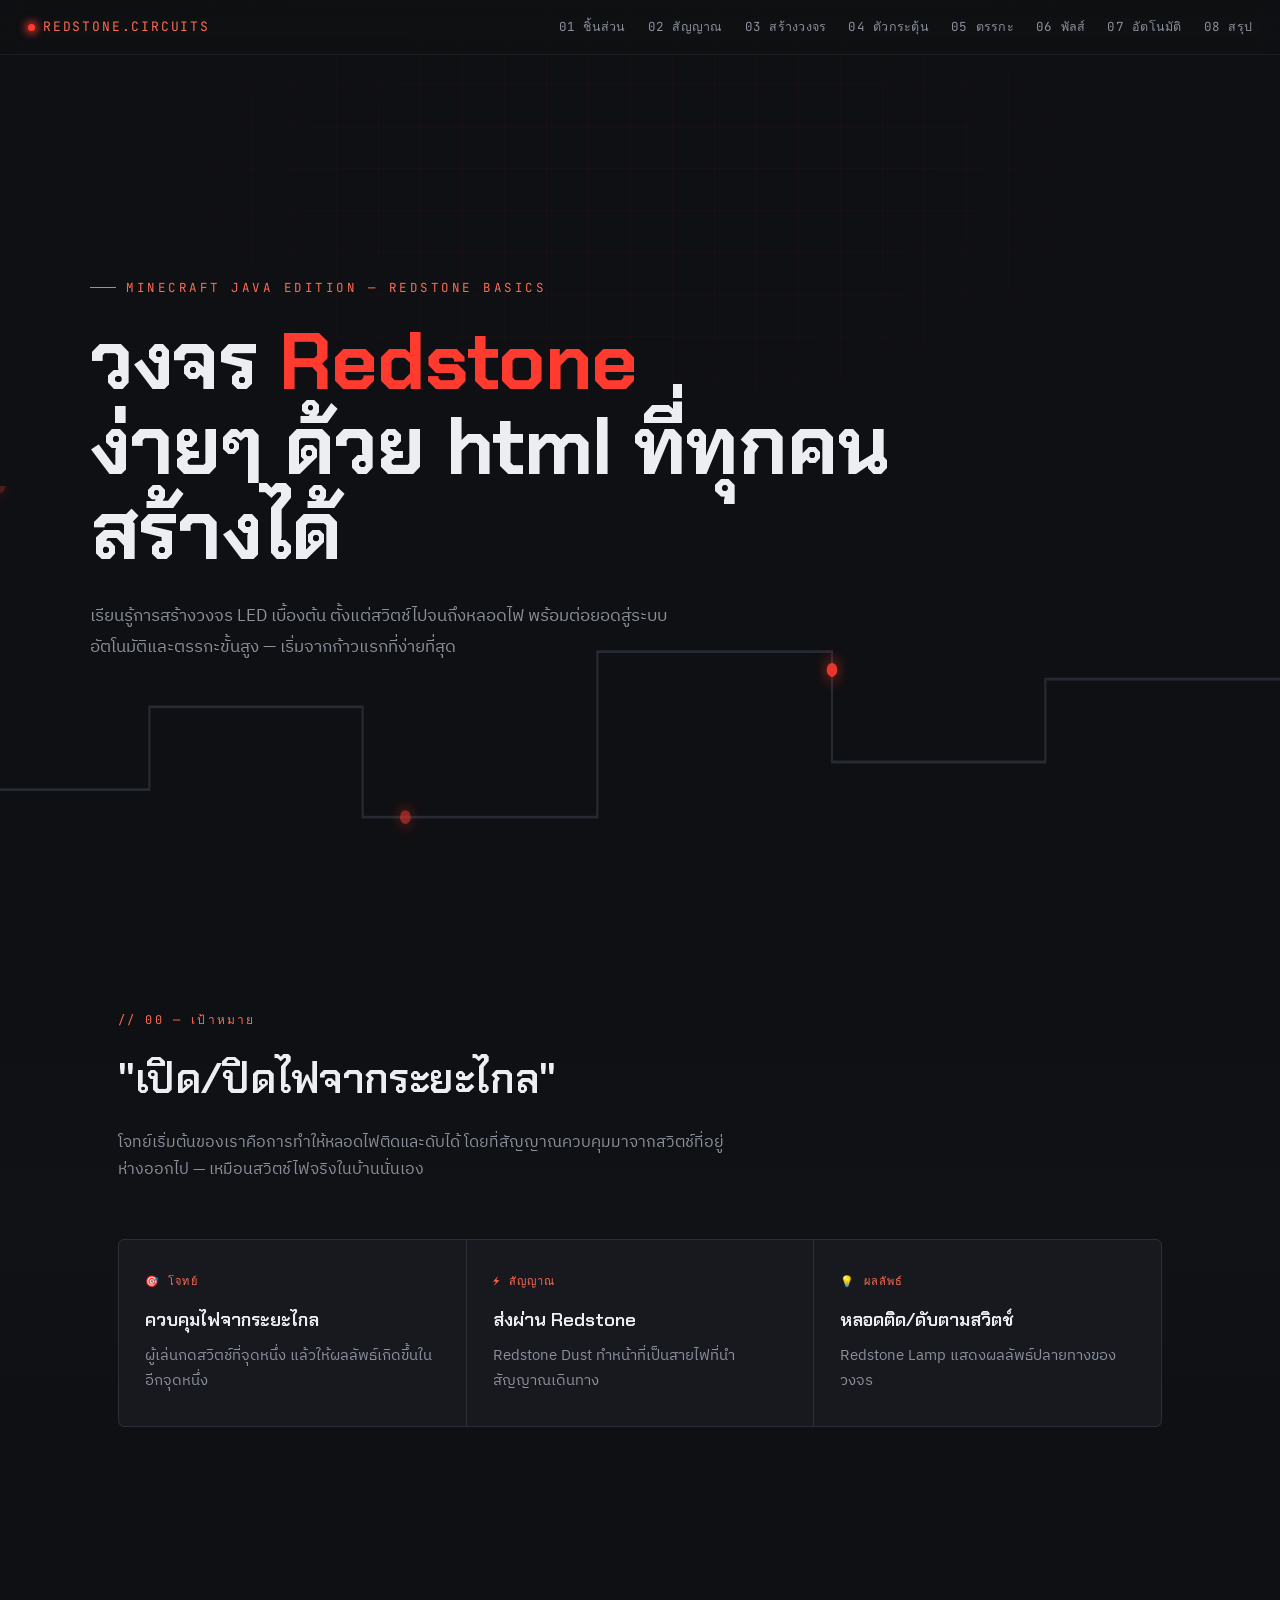
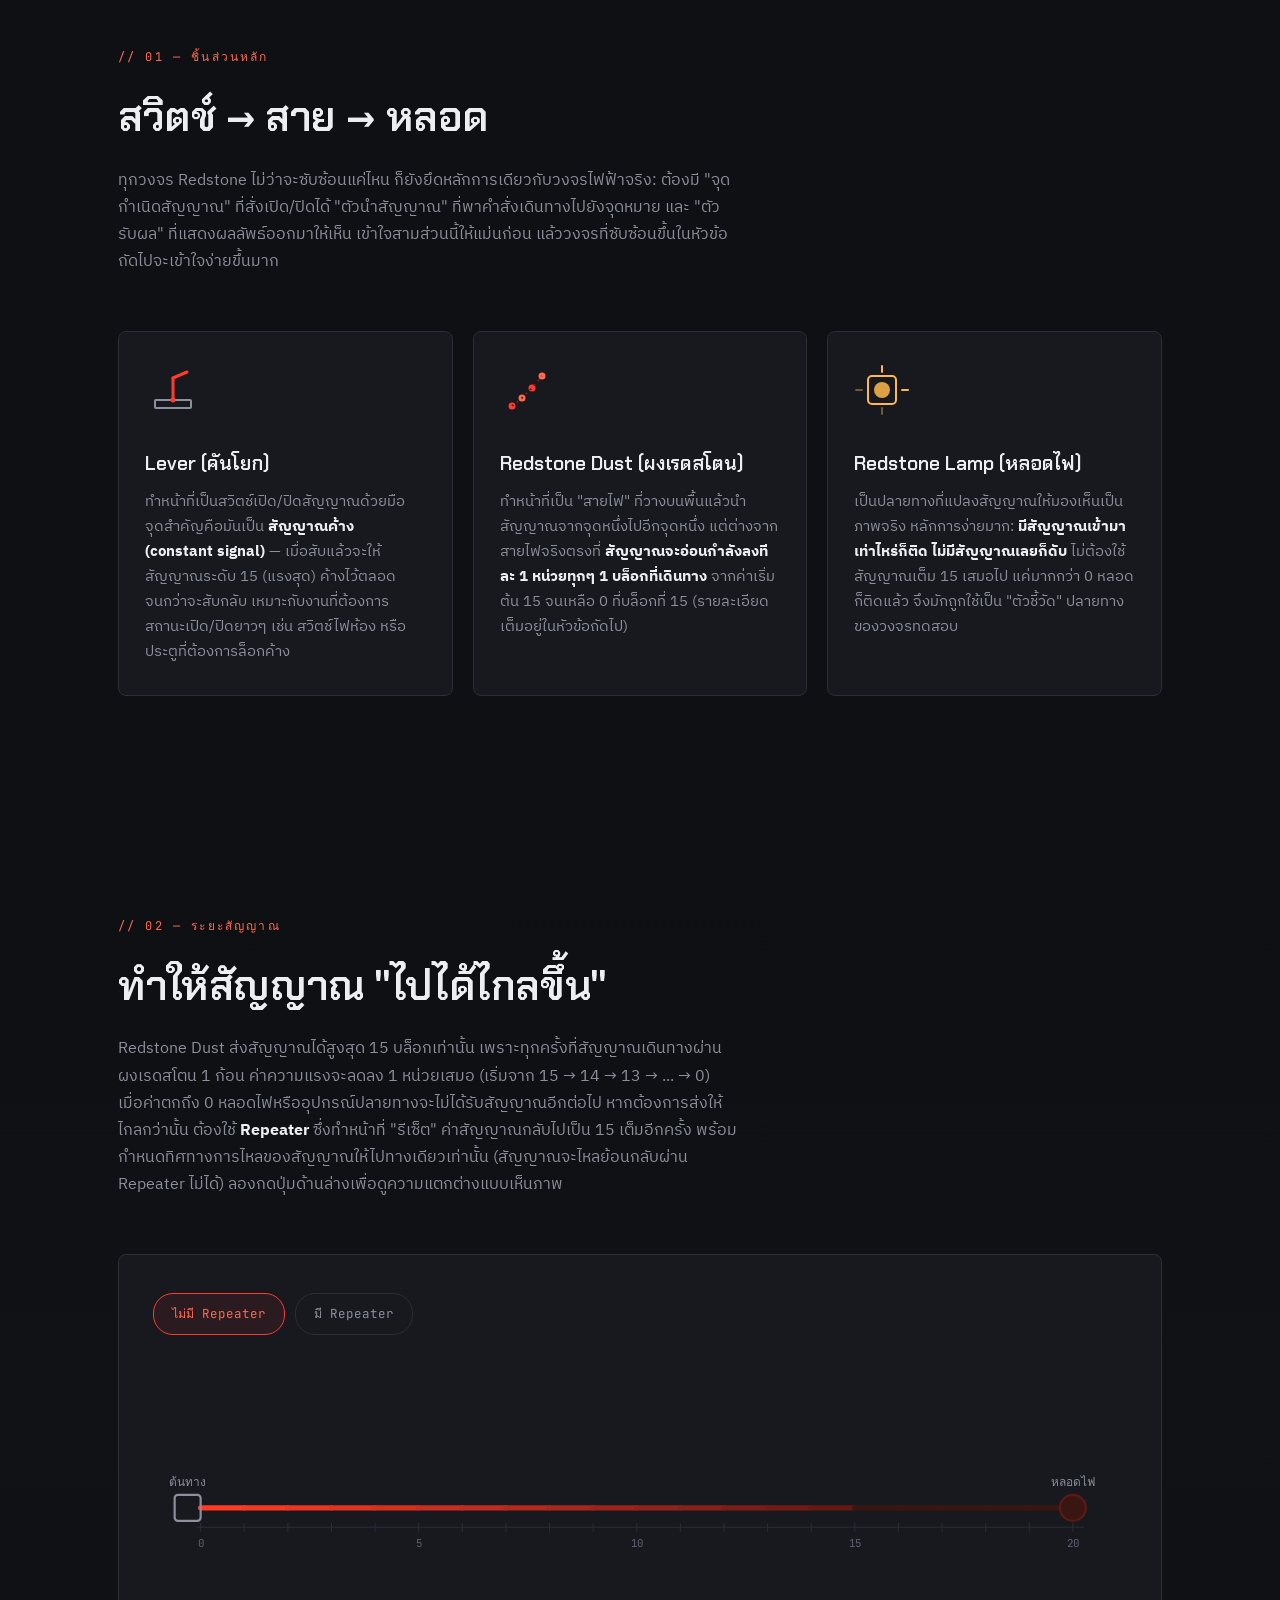
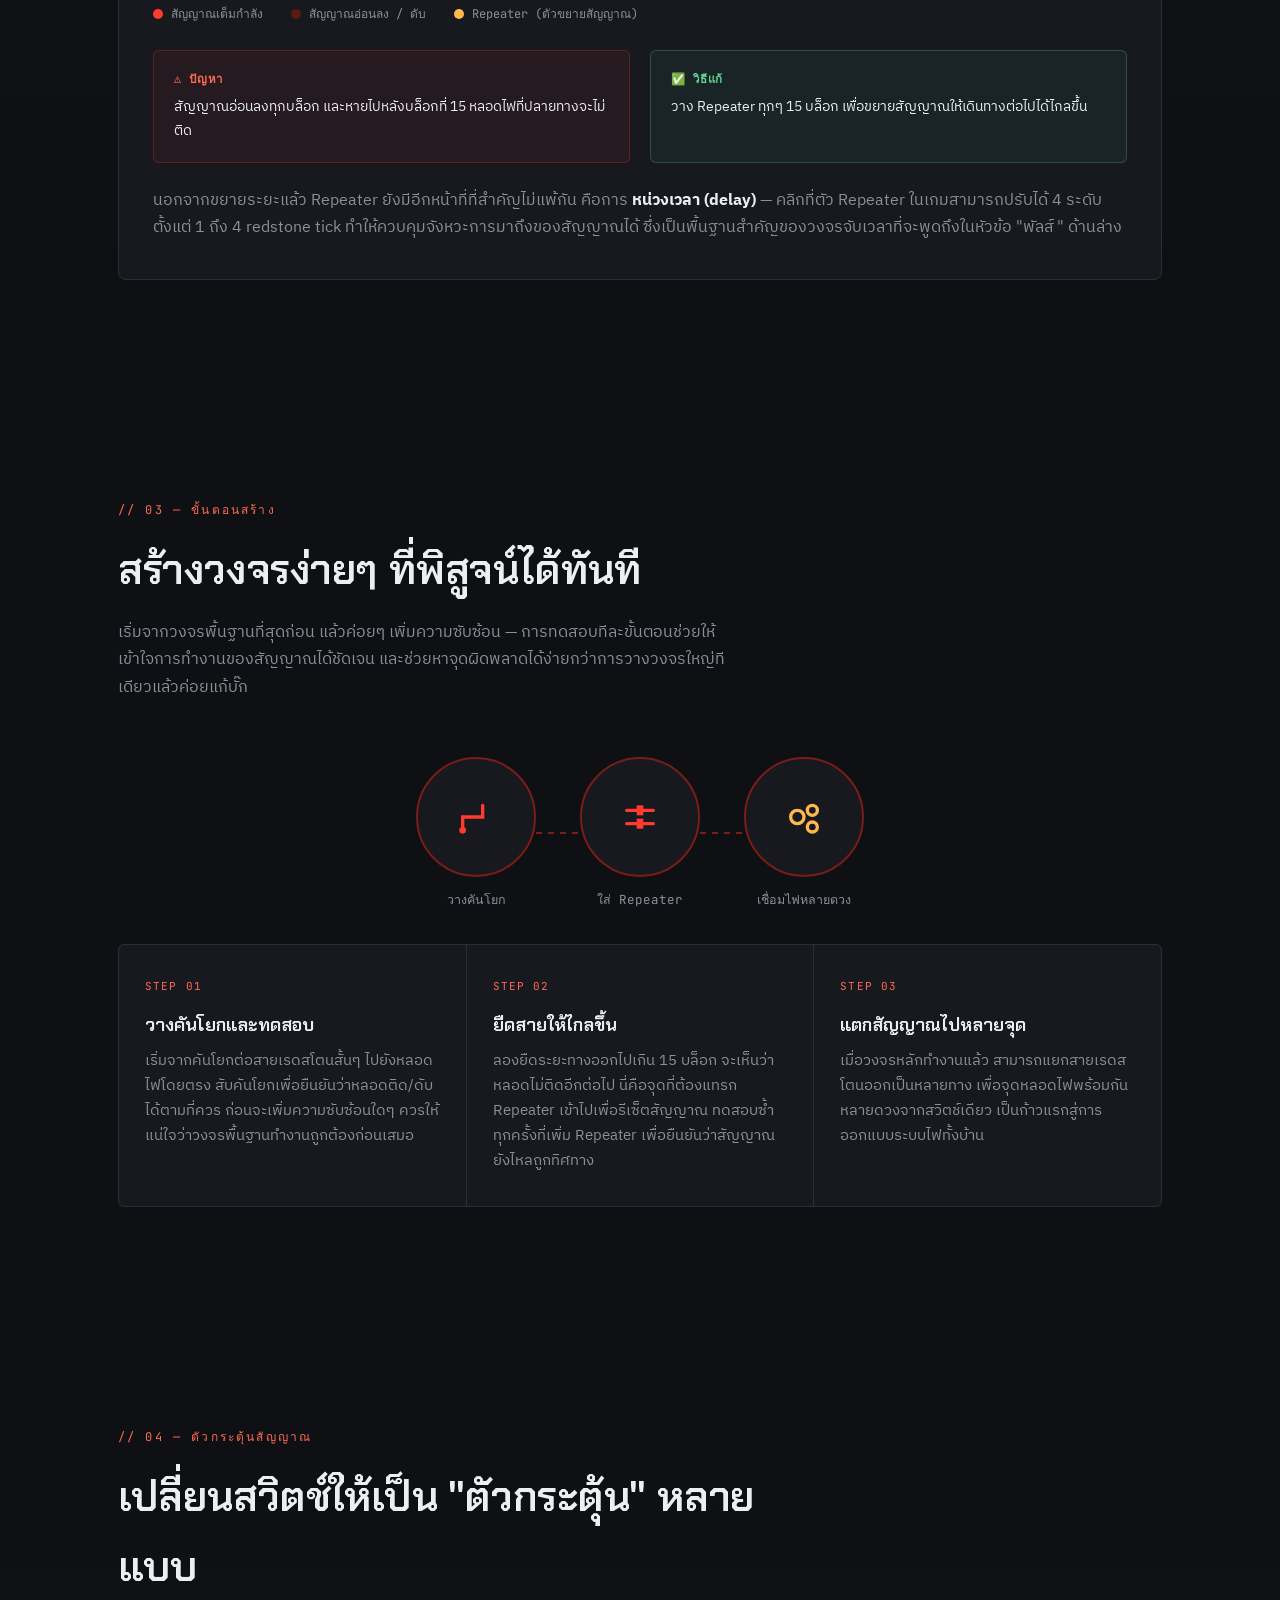
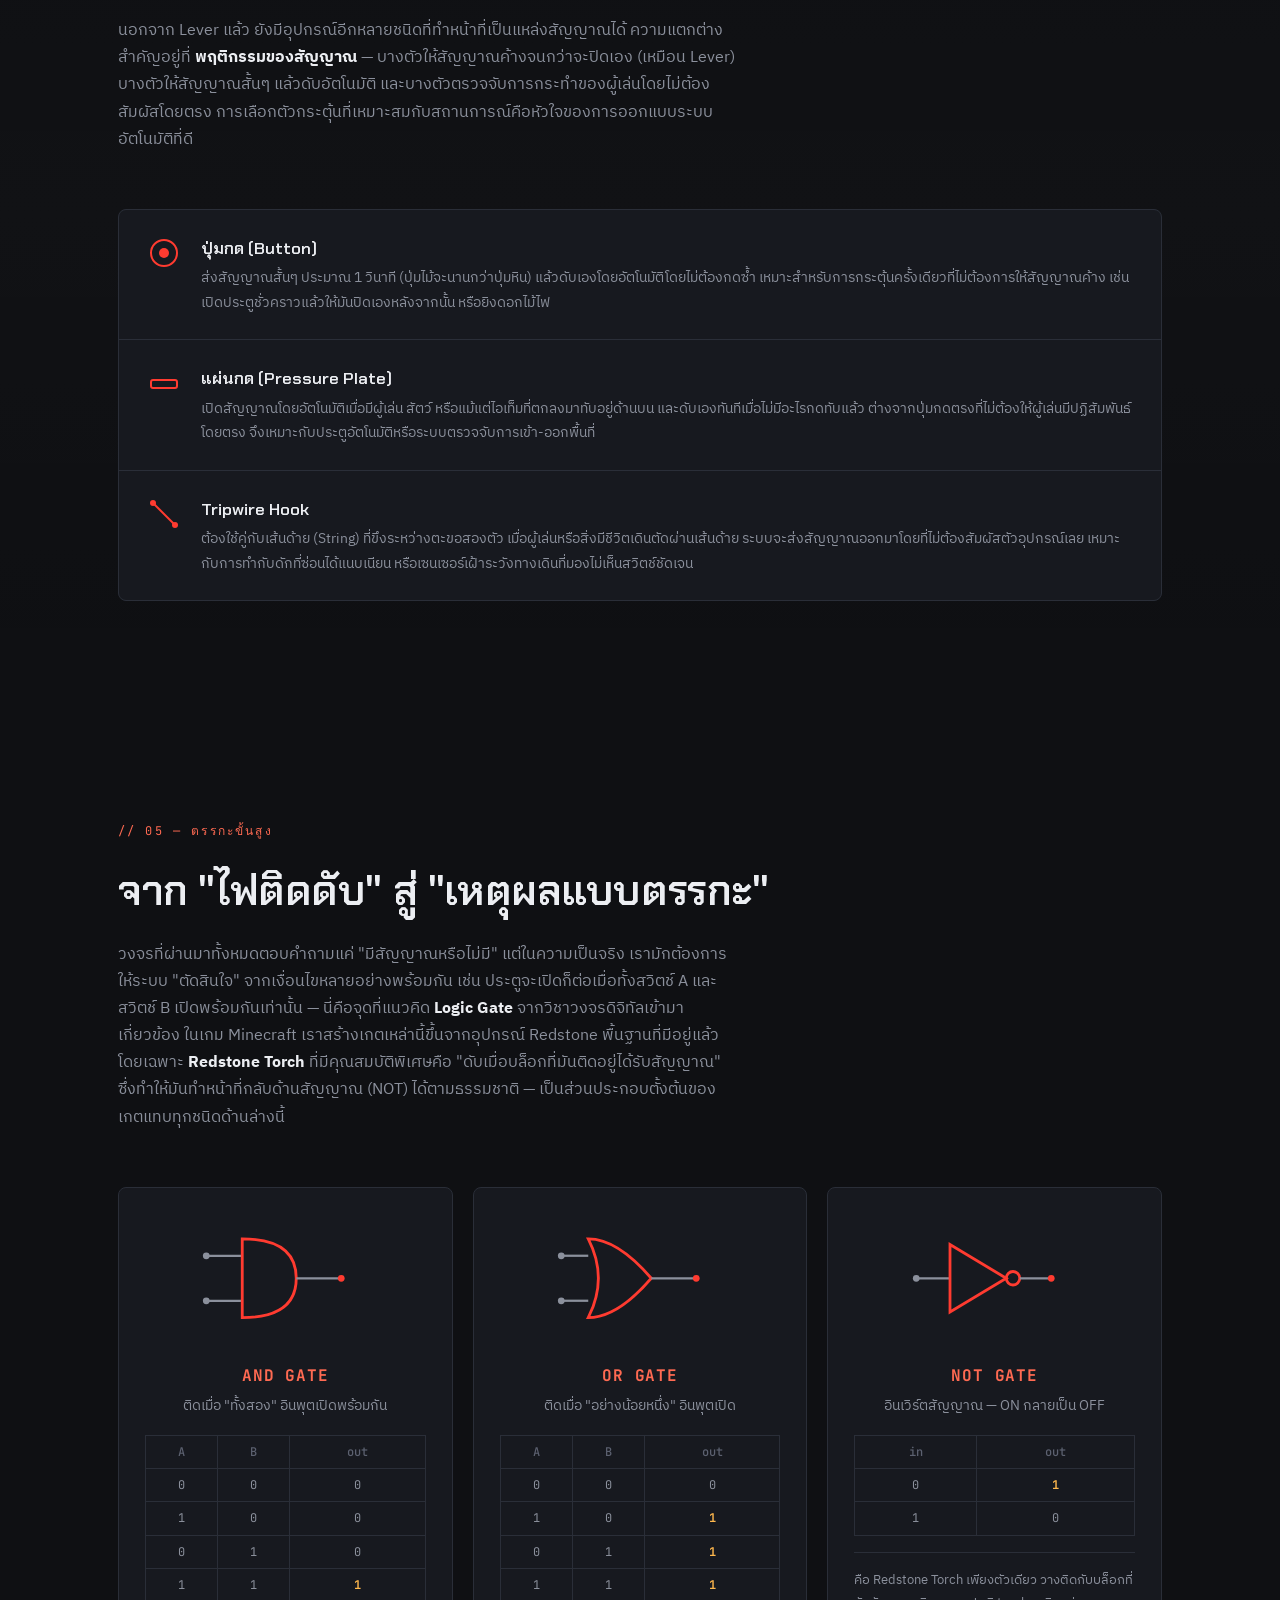
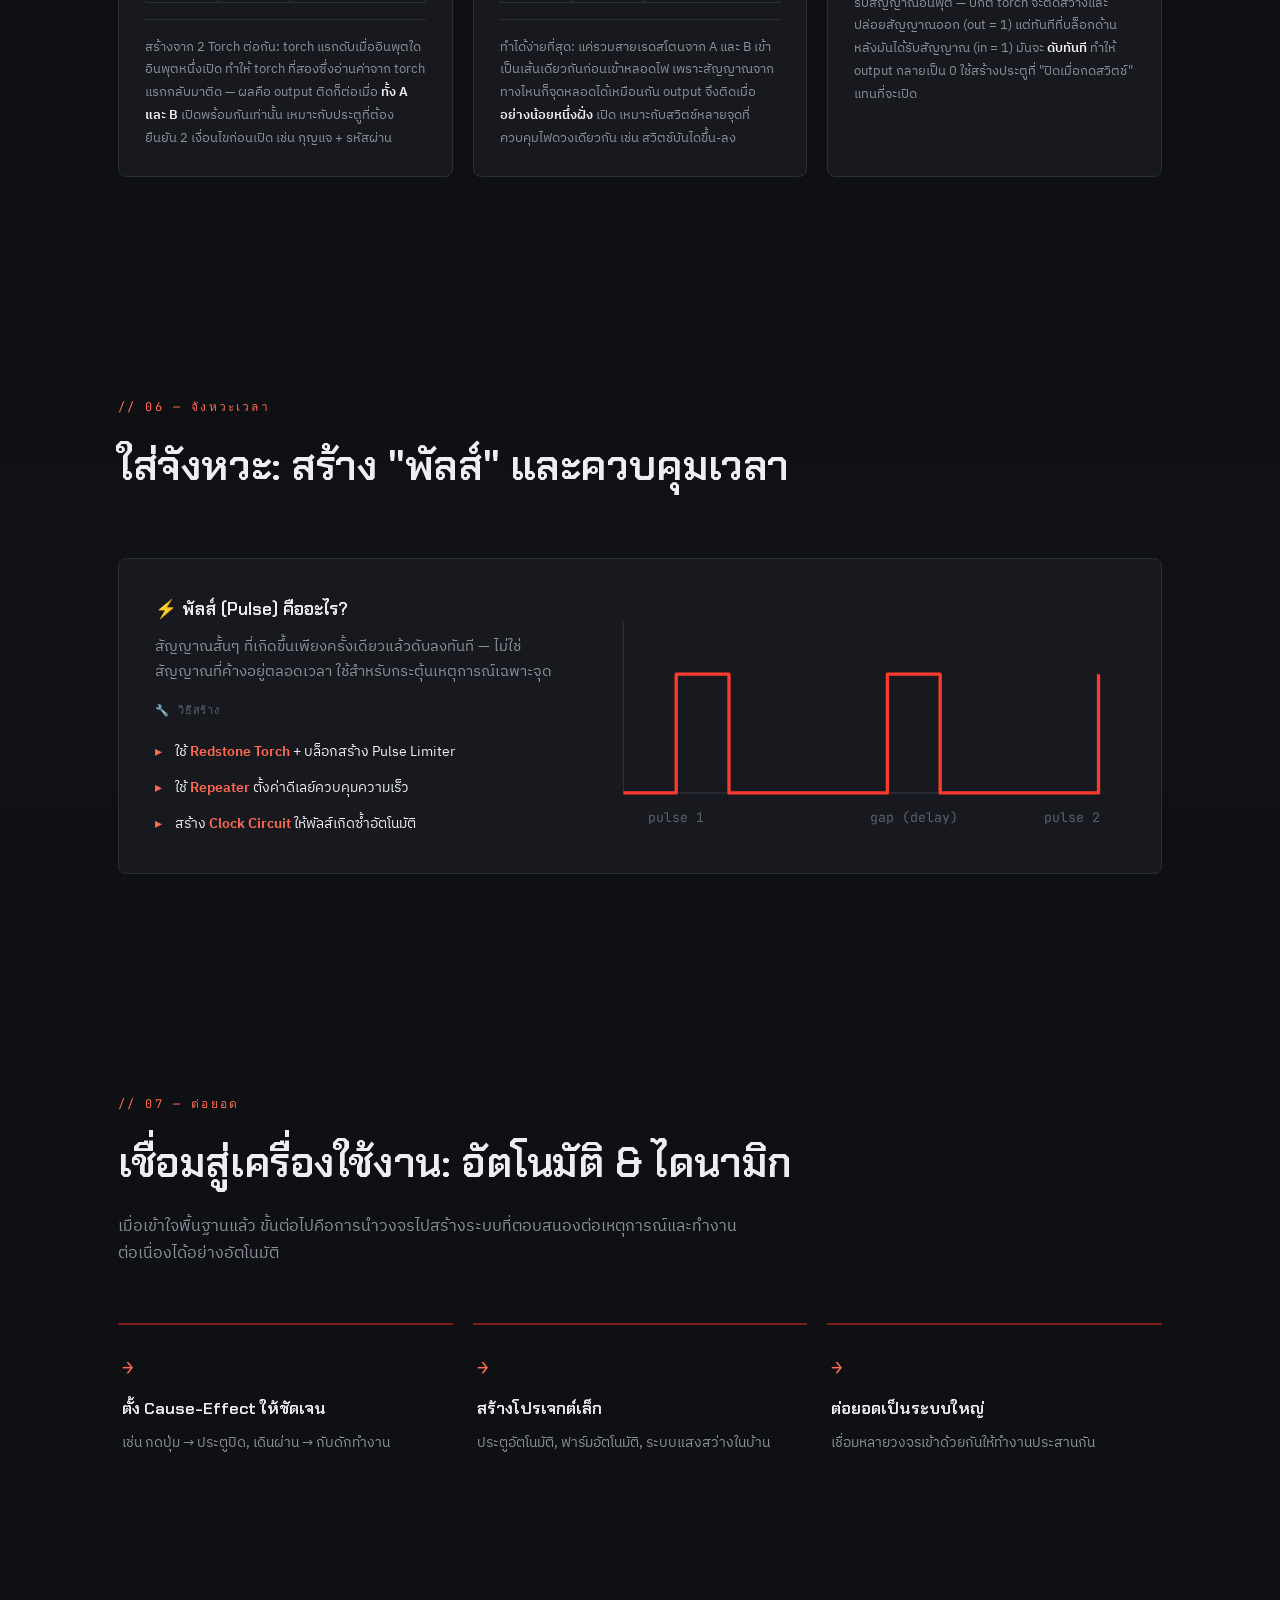
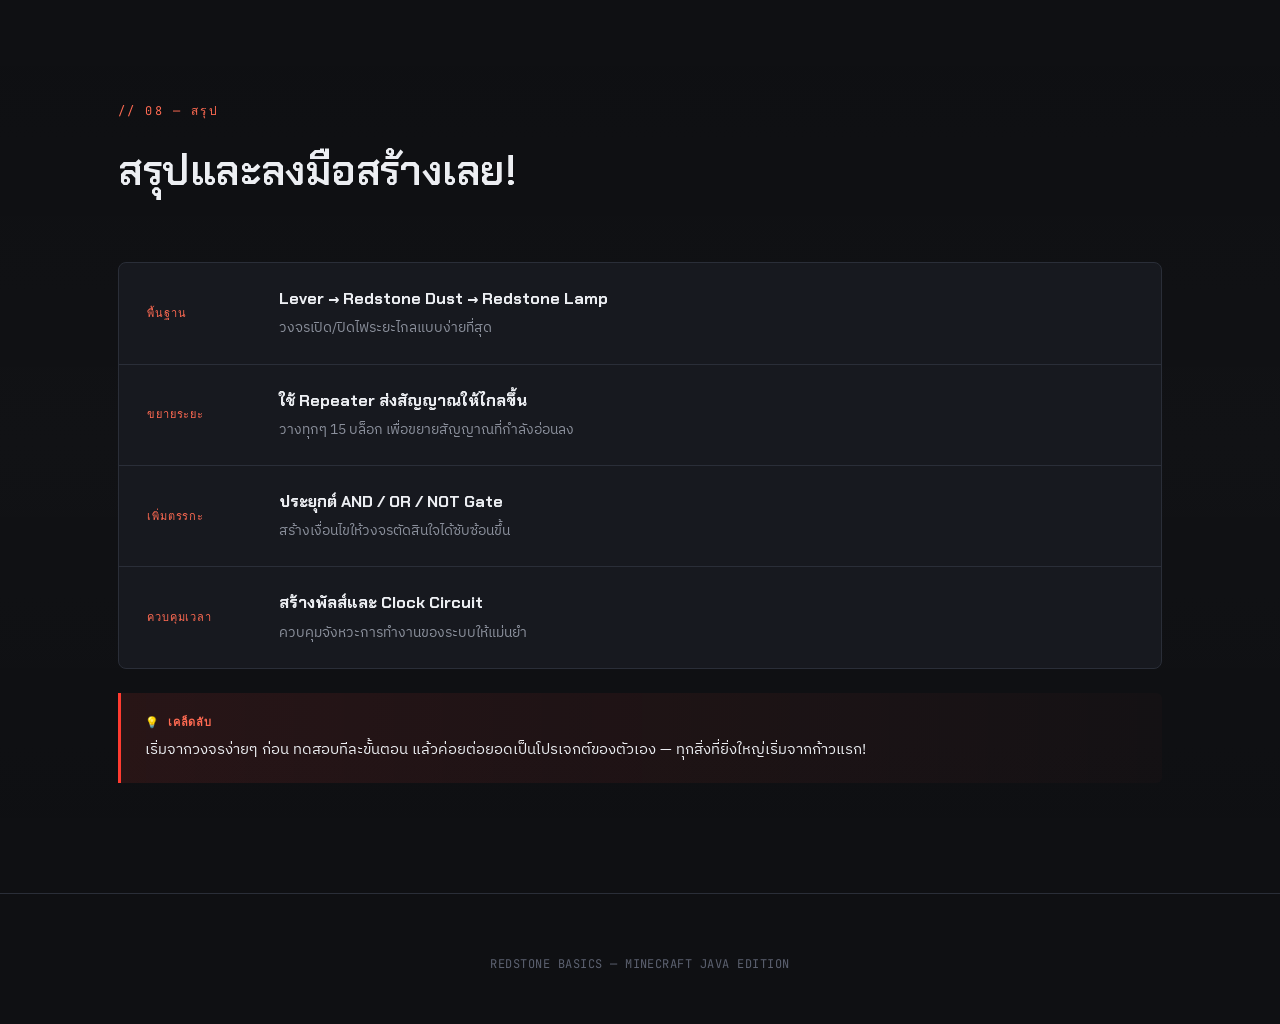
==== commit dea13a07: "Update navigation links in 01-components.html" ====
--- a/01-components.html
+++ b/01-components.html
@@ -245,11 +245,15 @@
 <nav>
   <div class="nav-mark"><span class="dot"></span>REDSTONE.CIRCUITS</div>
   <div class="nav-links">
-    <a href="#components"><span>01</span>ชิ้นส่วน</a>
-    <a href="#signal"><span>02</span>สัญญาณ</a>
-    <a href="#logic"><span>03</span>ตรรกะ</a>
-    <a href="#pulse"><span>04</span>พัลส์</a>
-    <a href="#summary"><span>05</span>สรุป</a>
+    <a href="01-components.html">01 ชิ้นส่วน</a>
+    <a href="02-signal.html">02 สัญญาณ</a>
+    <a href="03-build.html">03 สร้างวงจร</a>
+    <a href="04-trigger.html">04 ตัวกระตุ้น</a>
+    <a href="05-logic.html">05 ตรรกะ</a>
+    <a href="06-pulse.html">06 พัลส์</a>
+    <a href="07-automation.html">07 อัตโนมัติ</a>
+    <a href="08-summary.html">08 สรุป</a>
+</nav>
   </div>
 </nav>
 
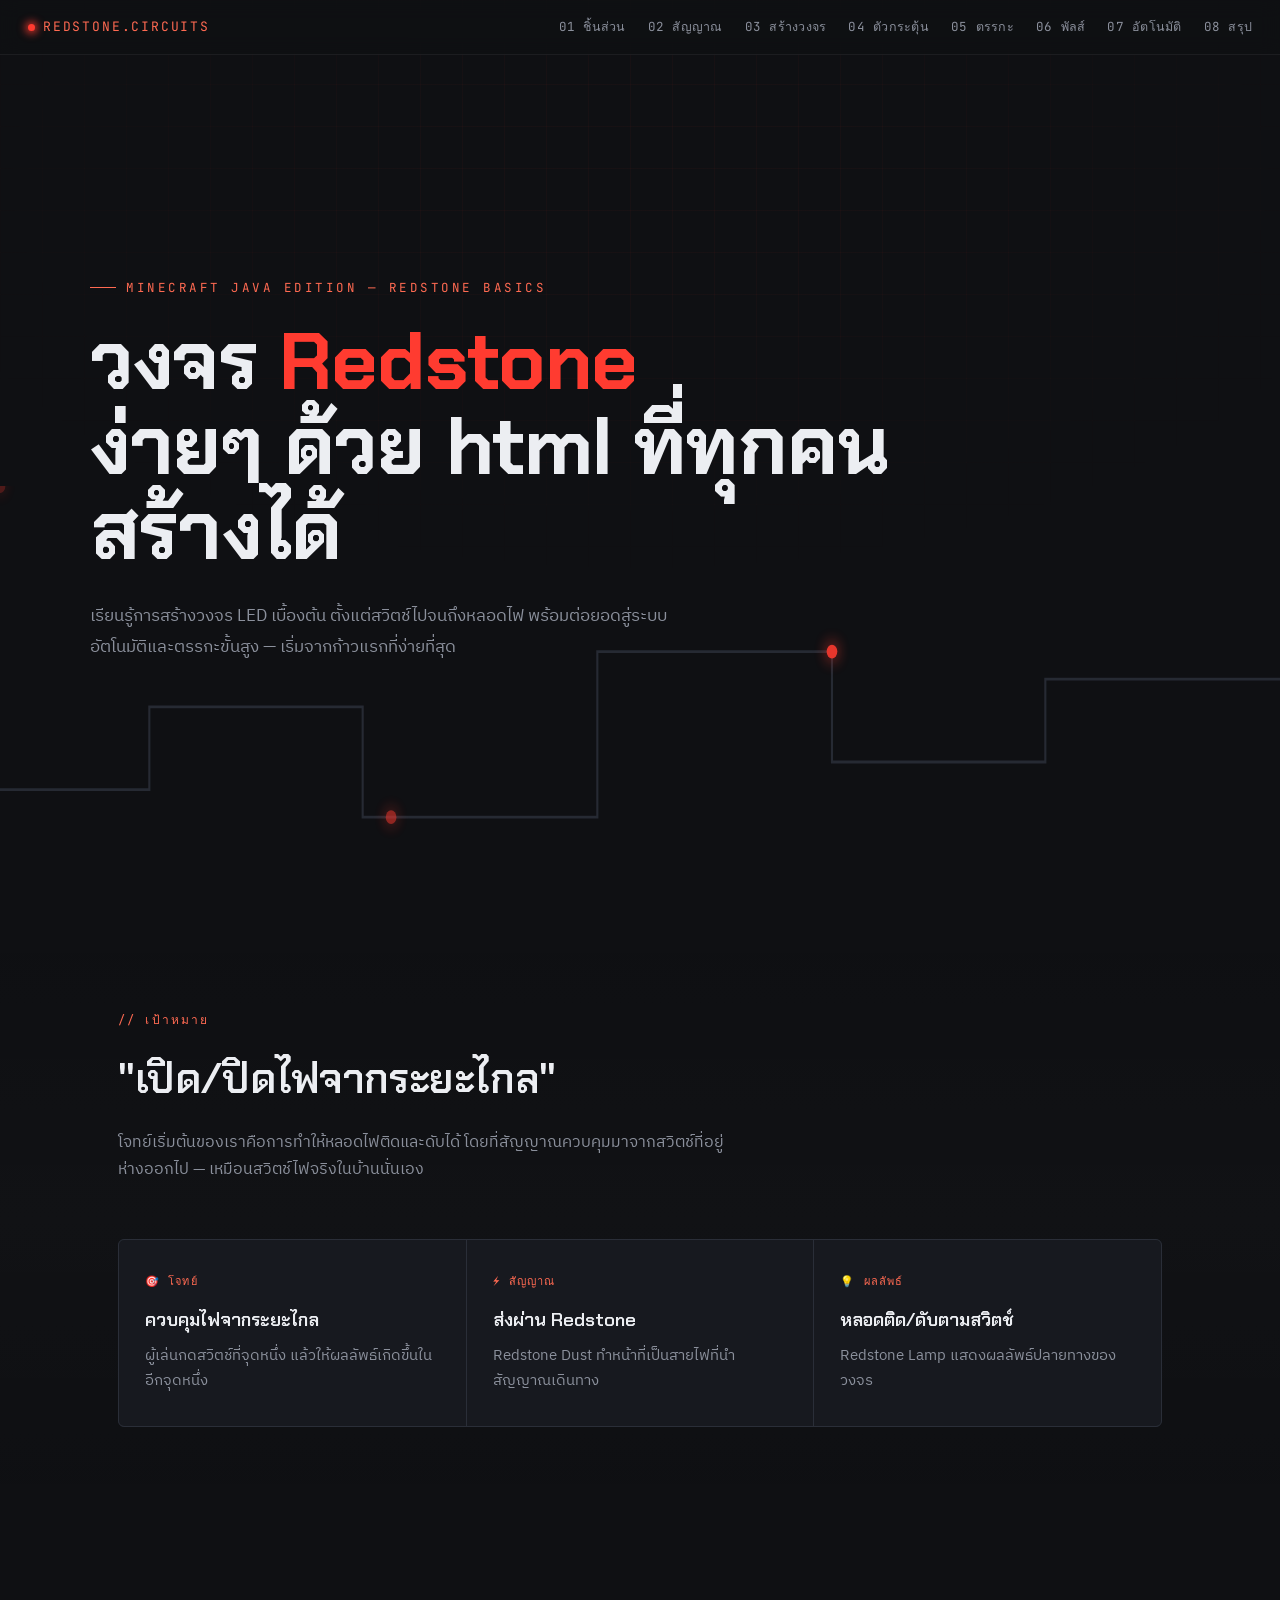
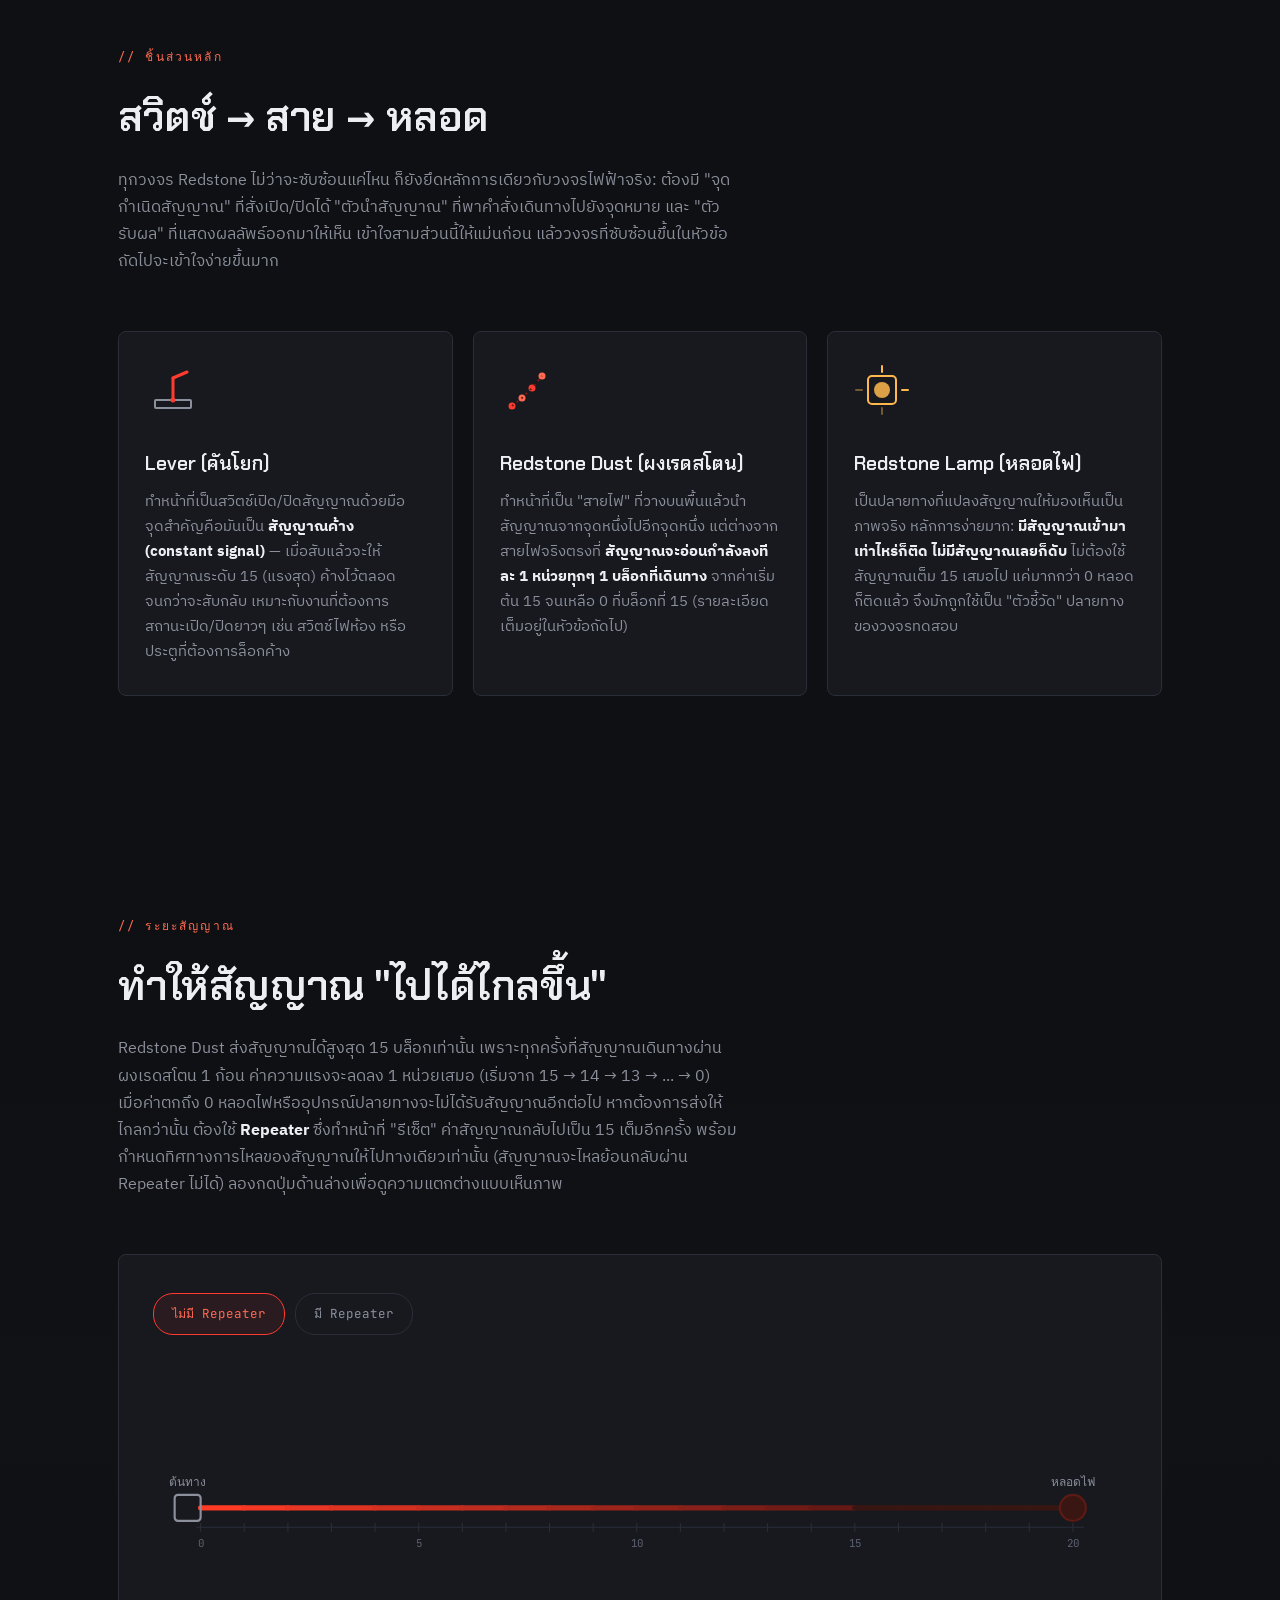
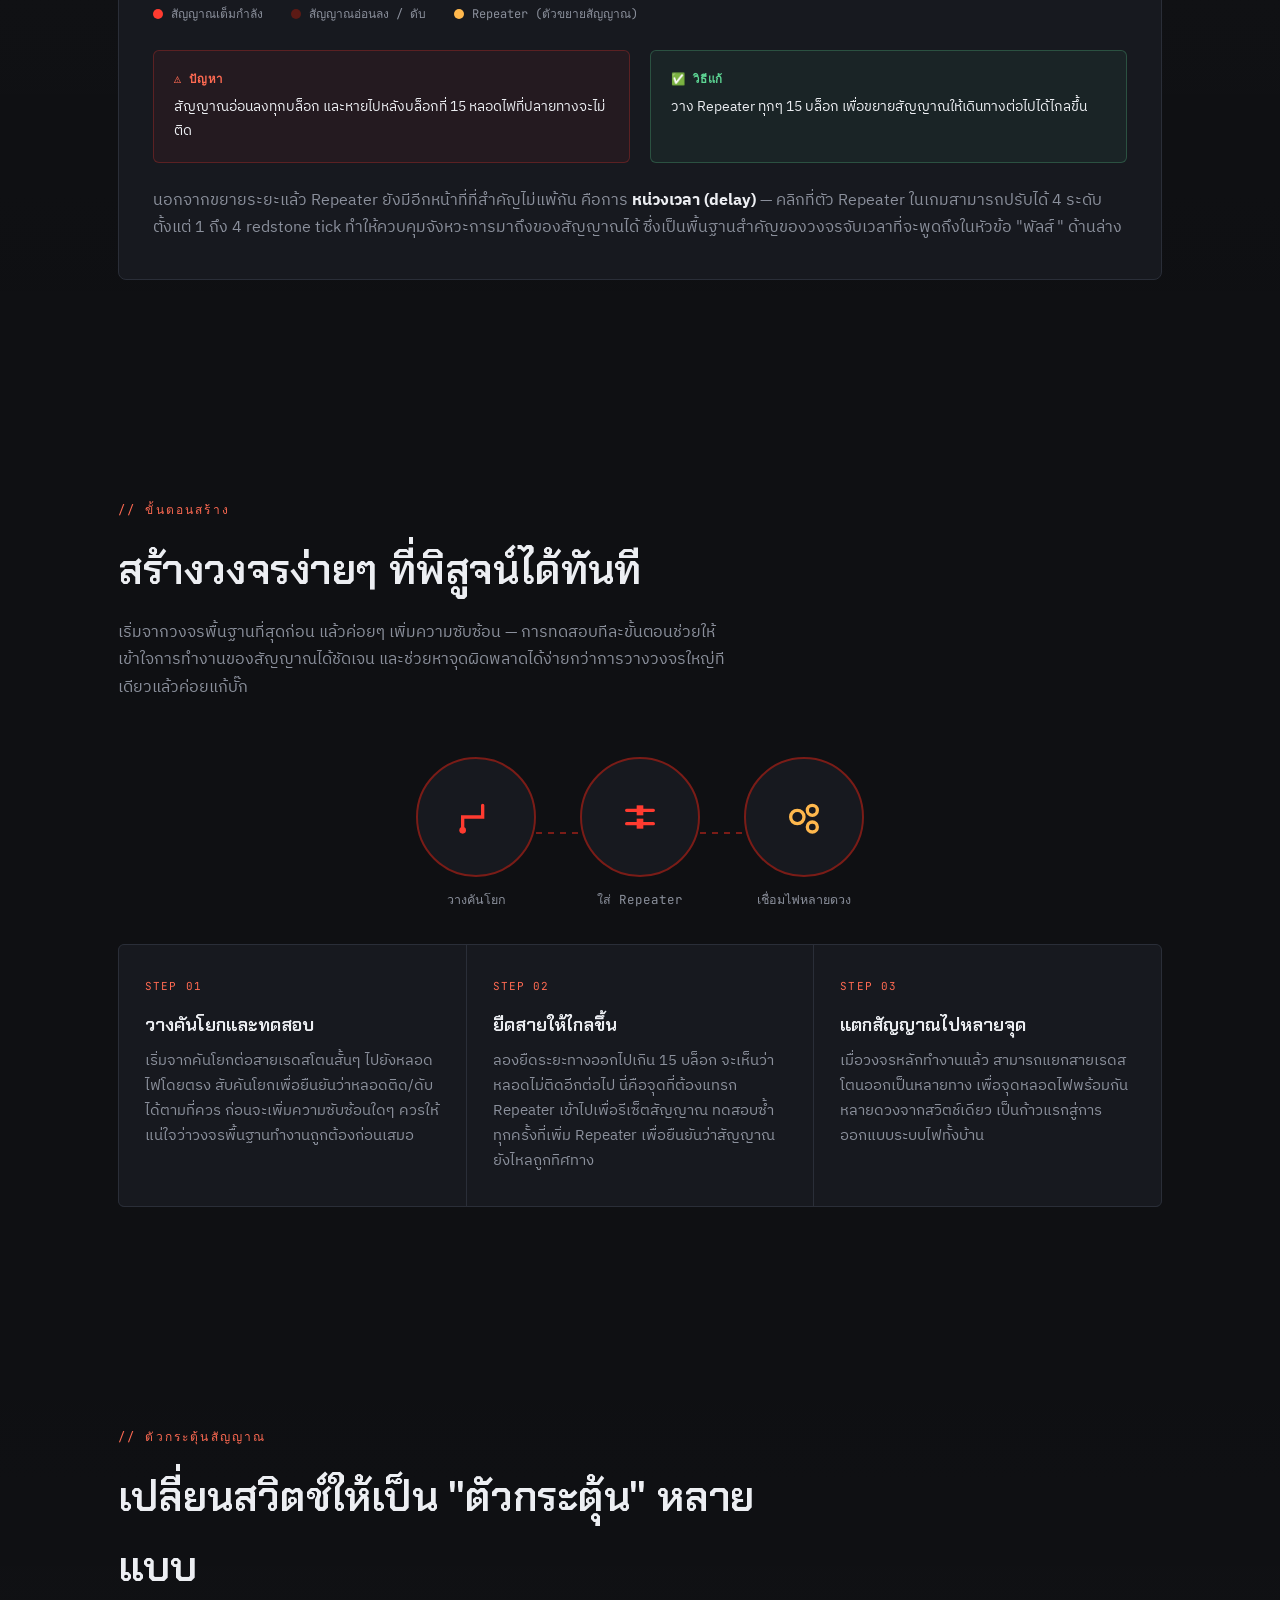
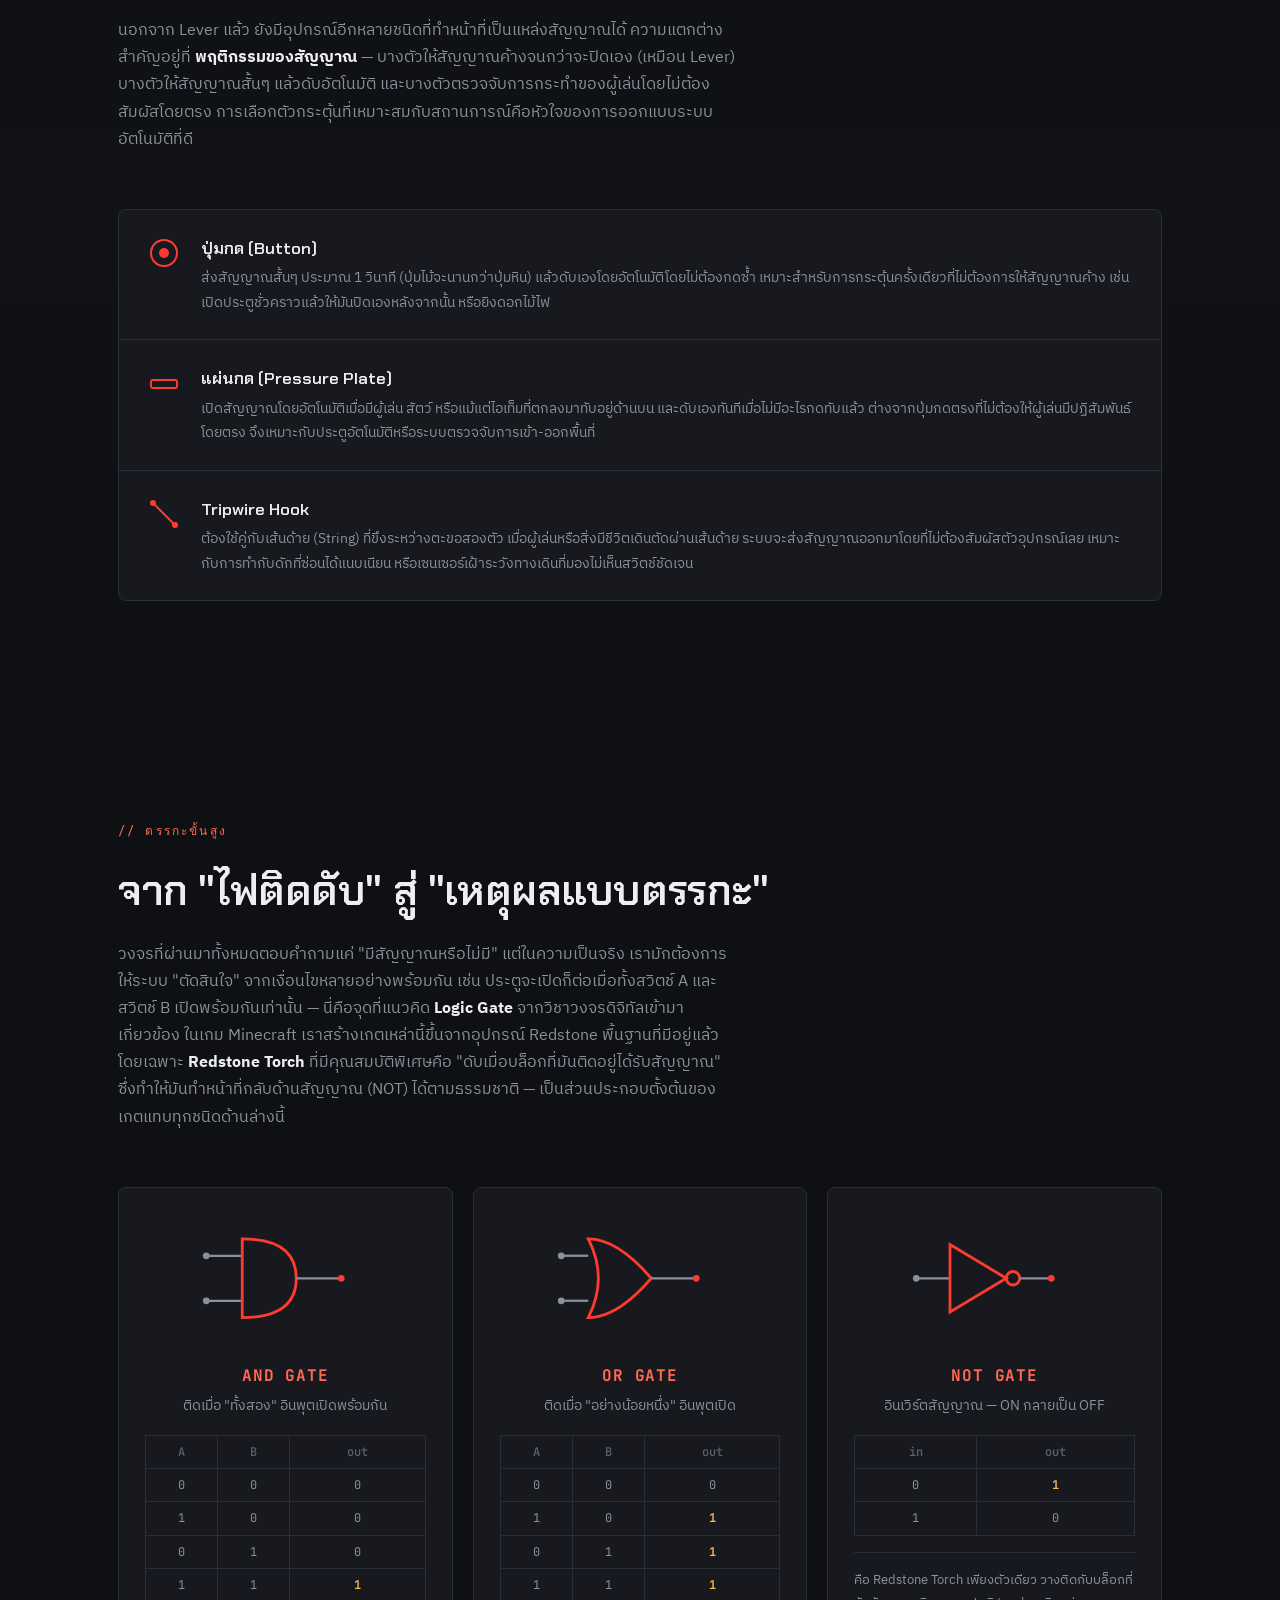
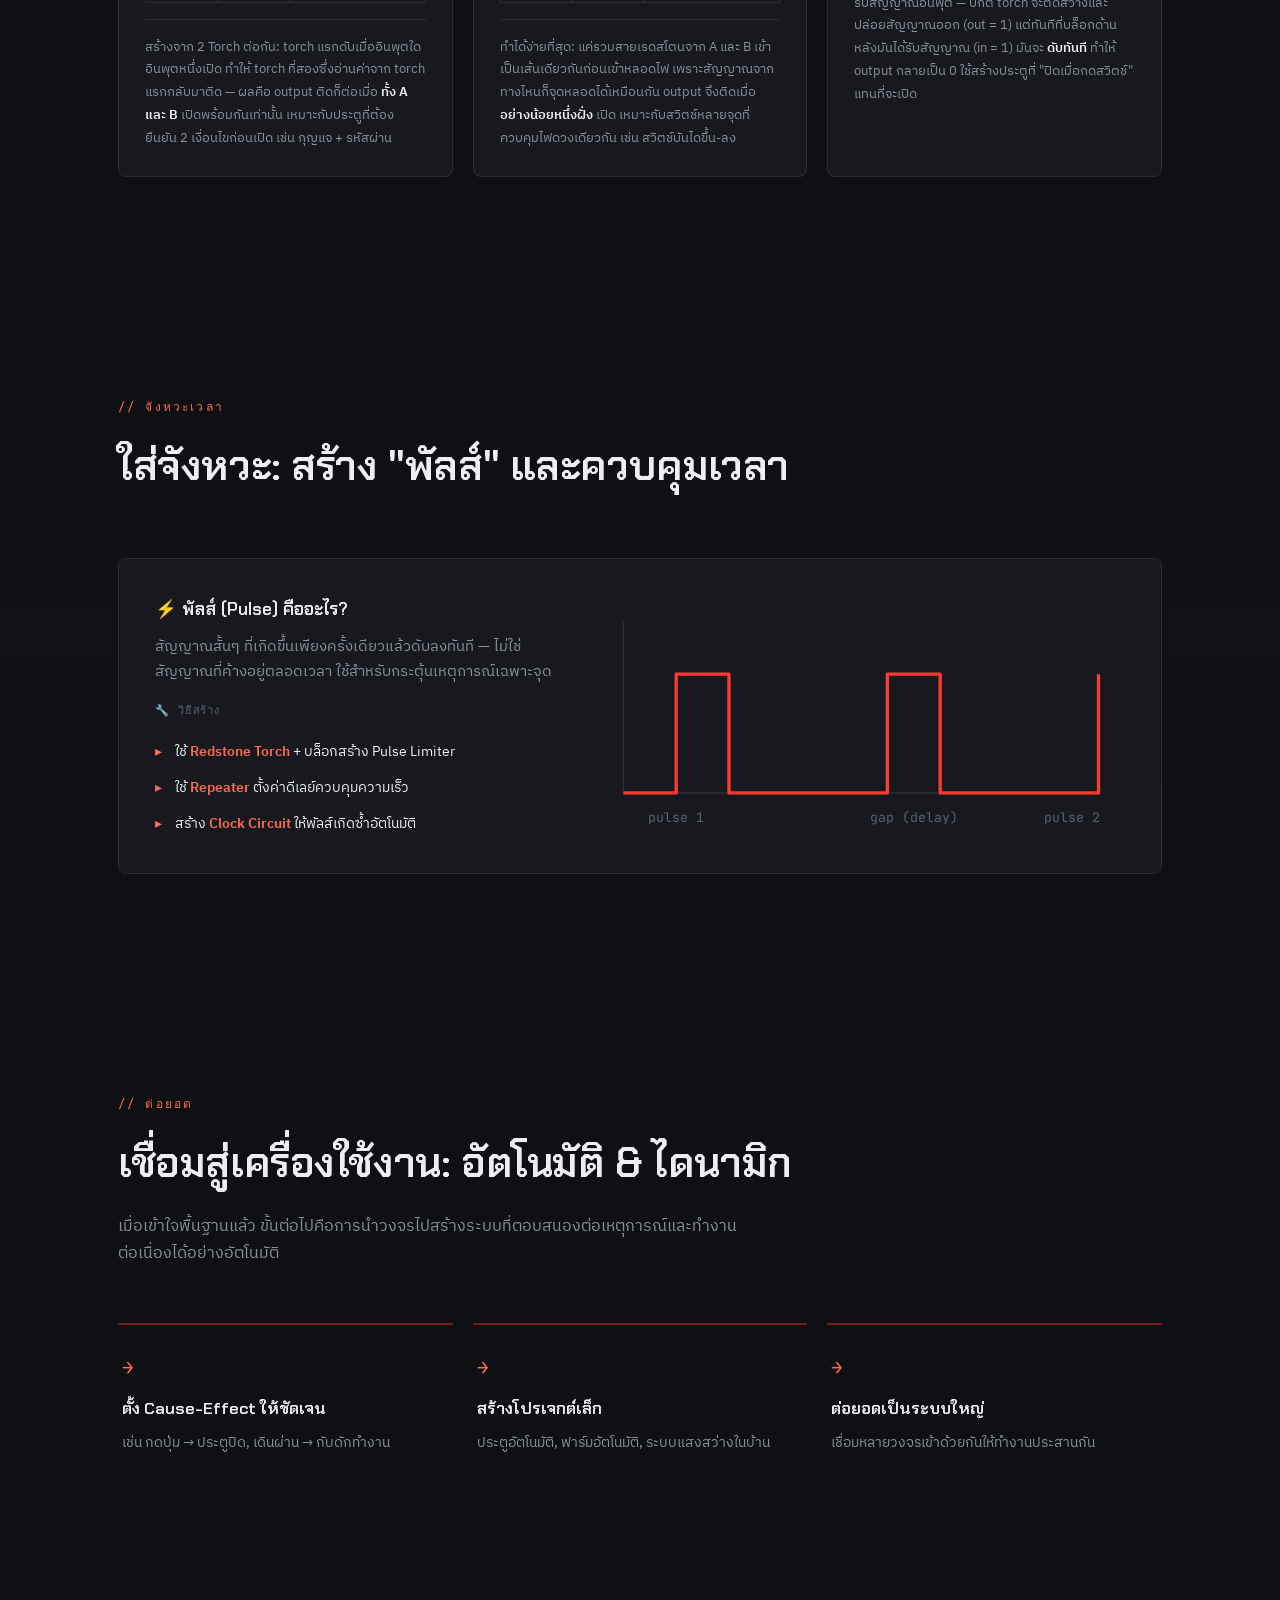
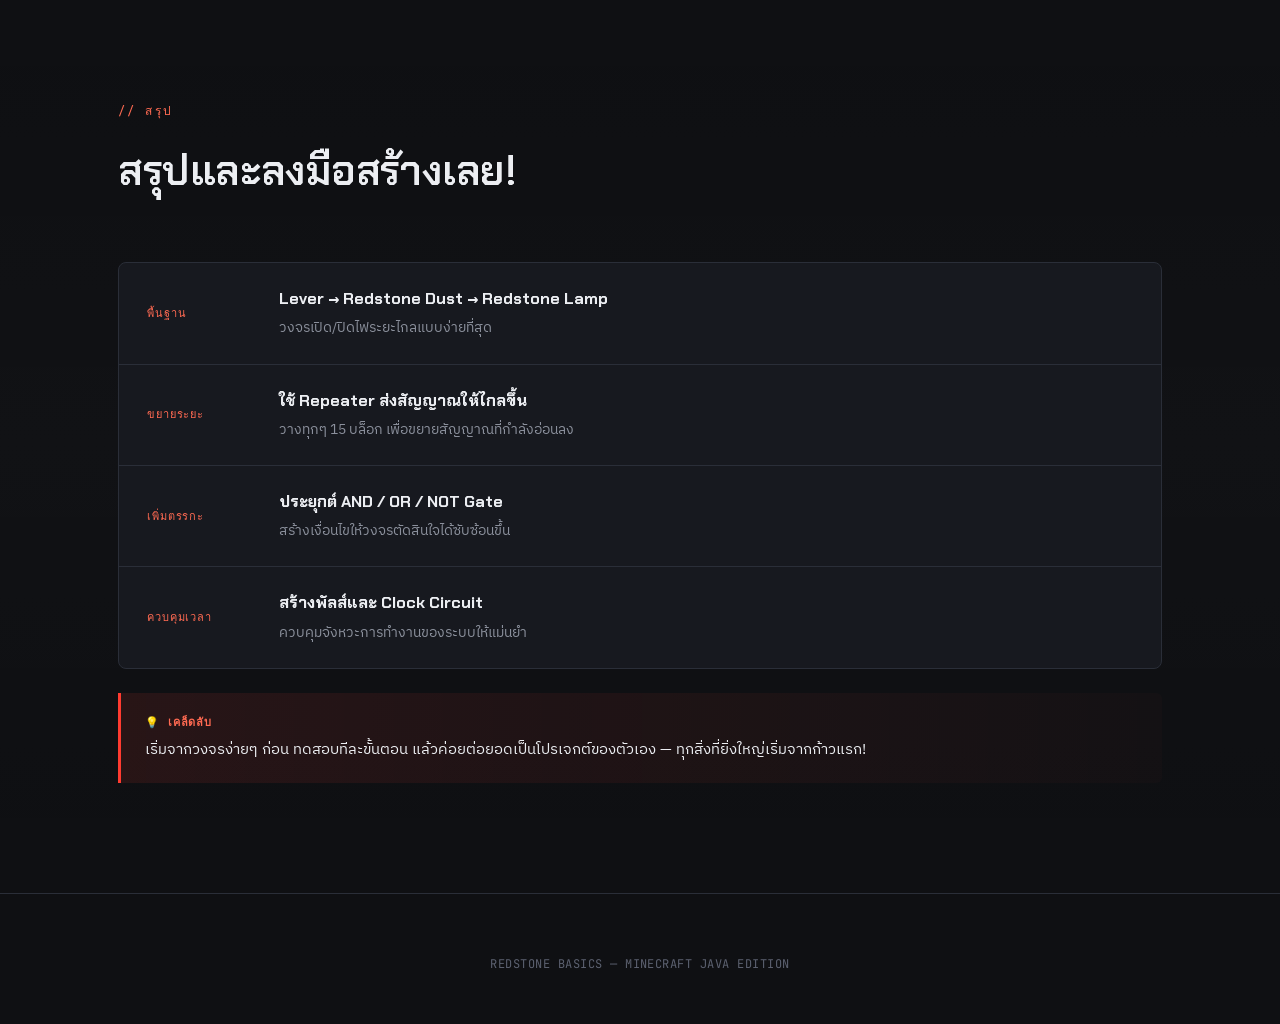
==== commit de541ca1: "Update 01-components.html" ====
--- a/01-components.html
+++ b/01-components.html
@@ -286,7 +286,7 @@
 <section id="goal">
   <div class="wrap">
     <div class="sec-head">
-      <span class="sec-num">// 00 — เป้าหมาย</span>
+      <span class="sec-num">// เป้าหมาย</span>
       <h2>"เปิด/ปิดไฟจากระยะไกล"</h2>
       <p class="sec-desc">โจทย์เริ่มต้นของเราคือการทำให้หลอดไฟติดและดับได้ โดยที่สัญญาณควบคุมมาจากสวิตช์ที่อยู่ห่างออกไป — เหมือนสวิตช์ไฟจริงในบ้านนั่นเอง</p>
     </div>
@@ -302,7 +302,7 @@
 <section id="components">
   <div class="wrap">
     <div class="sec-head">
-      <span class="sec-num">// 01 — ชิ้นส่วนหลัก</span>
+      <span class="sec-num">// ชิ้นส่วนหลัก</span>
       <h2>สวิตช์ → สาย → หลอด</h2>
       <p class="sec-desc">ทุกวงจร Redstone ไม่ว่าจะซับซ้อนแค่ไหน ก็ยังยึดหลักการเดียวกับวงจรไฟฟ้าจริง: ต้องมี "จุดกำเนิดสัญญาณ" ที่สั่งเปิด/ปิดได้ "ตัวนำสัญญาณ" ที่พาคำสั่งเดินทางไปยังจุดหมาย และ "ตัวรับผล" ที่แสดงผลลัพธ์ออกมาให้เห็น เข้าใจสามส่วนนี้ให้แม่นก่อน แล้ววงจรที่ซับซ้อนขึ้นในหัวข้อถัดไปจะเข้าใจง่ายขึ้นมาก</p>
     </div>
@@ -348,7 +348,7 @@
 <section id="signal">
   <div class="wrap">
     <div class="sec-head">
-      <span class="sec-num">// 02 — ระยะสัญญาณ</span>
+      <span class="sec-num">// ระยะสัญญาณ</span>
       <h2>ทำให้สัญญาณ "ไปได้ไกลขึ้น"</h2>
       <p class="sec-desc">Redstone Dust ส่งสัญญาณได้สูงสุด 15 บล็อกเท่านั้น เพราะทุกครั้งที่สัญญาณเดินทางผ่านผงเรดสโตน 1 ก้อน ค่าความแรงจะลดลง 1 หน่วยเสมอ (เริ่มจาก 15 → 14 → 13 → ... → 0) เมื่อค่าตกถึง 0 หลอดไฟหรืออุปกรณ์ปลายทางจะไม่ได้รับสัญญาณอีกต่อไป หากต้องการส่งให้ไกลกว่านั้น ต้องใช้ <b style="color:var(--text)">Repeater</b> ซึ่งทำหน้าที่ "รีเซ็ต" ค่าสัญญาณกลับไปเป็น 15 เต็มอีกครั้ง พร้อมกำหนดทิศทางการไหลของสัญญาณให้ไปทางเดียวเท่านั้น (สัญญาณจะไหลย้อนกลับผ่าน Repeater ไม่ได้) ลองกดปุ่มด้านล่างเพื่อดูความแตกต่างแบบเห็นภาพ</p>
     </div>
@@ -398,7 +398,7 @@
 <section>
   <div class="wrap">
     <div class="sec-head">
-      <span class="sec-num">// 03 — ขั้นตอนสร้าง</span>
+      <span class="sec-num">// ขั้นตอนสร้าง</span>
       <h2>สร้างวงจรง่ายๆ ที่พิสูจน์ได้ทันที</h2>
       <p class="sec-desc">เริ่มจากวงจรพื้นฐานที่สุดก่อน แล้วค่อยๆ เพิ่มความซับซ้อน — การทดสอบทีละขั้นตอนช่วยให้เข้าใจการทำงานของสัญญาณได้ชัดเจน และช่วยหาจุดผิดพลาดได้ง่ายกว่าการวางวงจรใหญ่ทีเดียวแล้วค่อยแก้บั๊ก</p>
     </div>
@@ -430,7 +430,7 @@
 <section id="triggers">
   <div class="wrap">
     <div class="sec-head">
-      <span class="sec-num">// 04 — ตัวกระตุ้นสัญญาณ</span>
+      <span class="sec-num">// ตัวกระตุ้นสัญญาณ</span>
       <h2>เปลี่ยนสวิตช์ให้เป็น "ตัวกระตุ้น" หลายแบบ</h2>
       <p class="sec-desc">นอกจาก Lever แล้ว ยังมีอุปกรณ์อีกหลายชนิดที่ทำหน้าที่เป็นแหล่งสัญญาณได้ ความแตกต่างสำคัญอยู่ที่ <b style="color:var(--text)">พฤติกรรมของสัญญาณ</b> — บางตัวให้สัญญาณค้างจนกว่าจะปิดเอง (เหมือน Lever) บางตัวให้สัญญาณสั้นๆ แล้วดับอัตโนมัติ และบางตัวตรวจจับการกระทำของผู้เล่นโดยไม่ต้องสัมผัสโดยตรง การเลือกตัวกระตุ้นที่เหมาะสมกับสถานการณ์คือหัวใจของการออกแบบระบบอัตโนมัติที่ดี</p>
     </div>
@@ -455,7 +455,7 @@
 <section id="logic">
   <div class="wrap">
     <div class="sec-head">
-      <span class="sec-num">// 05 — ตรรกะขั้นสูง</span>
+      <span class="sec-num">// ตรรกะขั้นสูง</span>
       <h2>จาก "ไฟติดดับ" สู่ "เหตุผลแบบตรรกะ"</h2>
       <p class="sec-desc">วงจรที่ผ่านมาทั้งหมดตอบคำถามแค่ "มีสัญญาณหรือไม่มี" แต่ในความเป็นจริง เรามักต้องการให้ระบบ "ตัดสินใจ" จากเงื่อนไขหลายอย่างพร้อมกัน เช่น ประตูจะเปิดก็ต่อเมื่อทั้งสวิตช์ A และสวิตช์ B เปิดพร้อมกันเท่านั้น — นี่คือจุดที่แนวคิด <b style="color:var(--text)">Logic Gate</b> จากวิชาวงจรดิจิทัลเข้ามาเกี่ยวข้อง ในเกม Minecraft เราสร้างเกตเหล่านี้ขึ้นจากอุปกรณ์ Redstone พื้นฐานที่มีอยู่แล้ว โดยเฉพาะ <b style="color:var(--text)">Redstone Torch</b> ที่มีคุณสมบัติพิเศษคือ "ดับเมื่อบล็อกที่มันติดอยู่ได้รับสัญญาณ" ซึ่งทำให้มันทำหน้าที่กลับด้านสัญญาณ (NOT) ได้ตามธรรมชาติ — เป็นส่วนประกอบตั้งต้นของเกตแทบทุกชนิดด้านล่างนี้</p>
     </div>
@@ -528,7 +528,7 @@
 <section id="pulse">
   <div class="wrap">
     <div class="sec-head">
-      <span class="sec-num">// 06 — จังหวะเวลา</span>
+      <span class="sec-num">// จังหวะเวลา</span>
       <h2>ใส่จังหวะ: สร้าง "พัลส์" และควบคุมเวลา</h2>
     </div>
     <div class="pulse-panel">
@@ -559,7 +559,7 @@
 <section>
   <div class="wrap">
     <div class="sec-head">
-      <span class="sec-num">// 07 — ต่อยอด</span>
+      <span class="sec-num">// ต่อยอด</span>
       <h2>เชื่อมสู่เครื่องใช้งาน: อัตโนมัติ &amp; ไดนามิก</h2>
       <p class="sec-desc">เมื่อเข้าใจพื้นฐานแล้ว ขั้นต่อไปคือการนำวงจรไปสร้างระบบที่ตอบสนองต่อเหตุการณ์และทำงานต่อเนื่องได้อย่างอัตโนมัติ</p>
     </div>
@@ -575,7 +575,7 @@
 <section id="summary">
   <div class="wrap">
     <div class="sec-head">
-      <span class="sec-num">// 08 — สรุป</span>
+      <span class="sec-num">// สรุป</span>
       <h2>สรุปและลงมือสร้างเลย!</h2>
     </div>
     <div class="sum-panel">
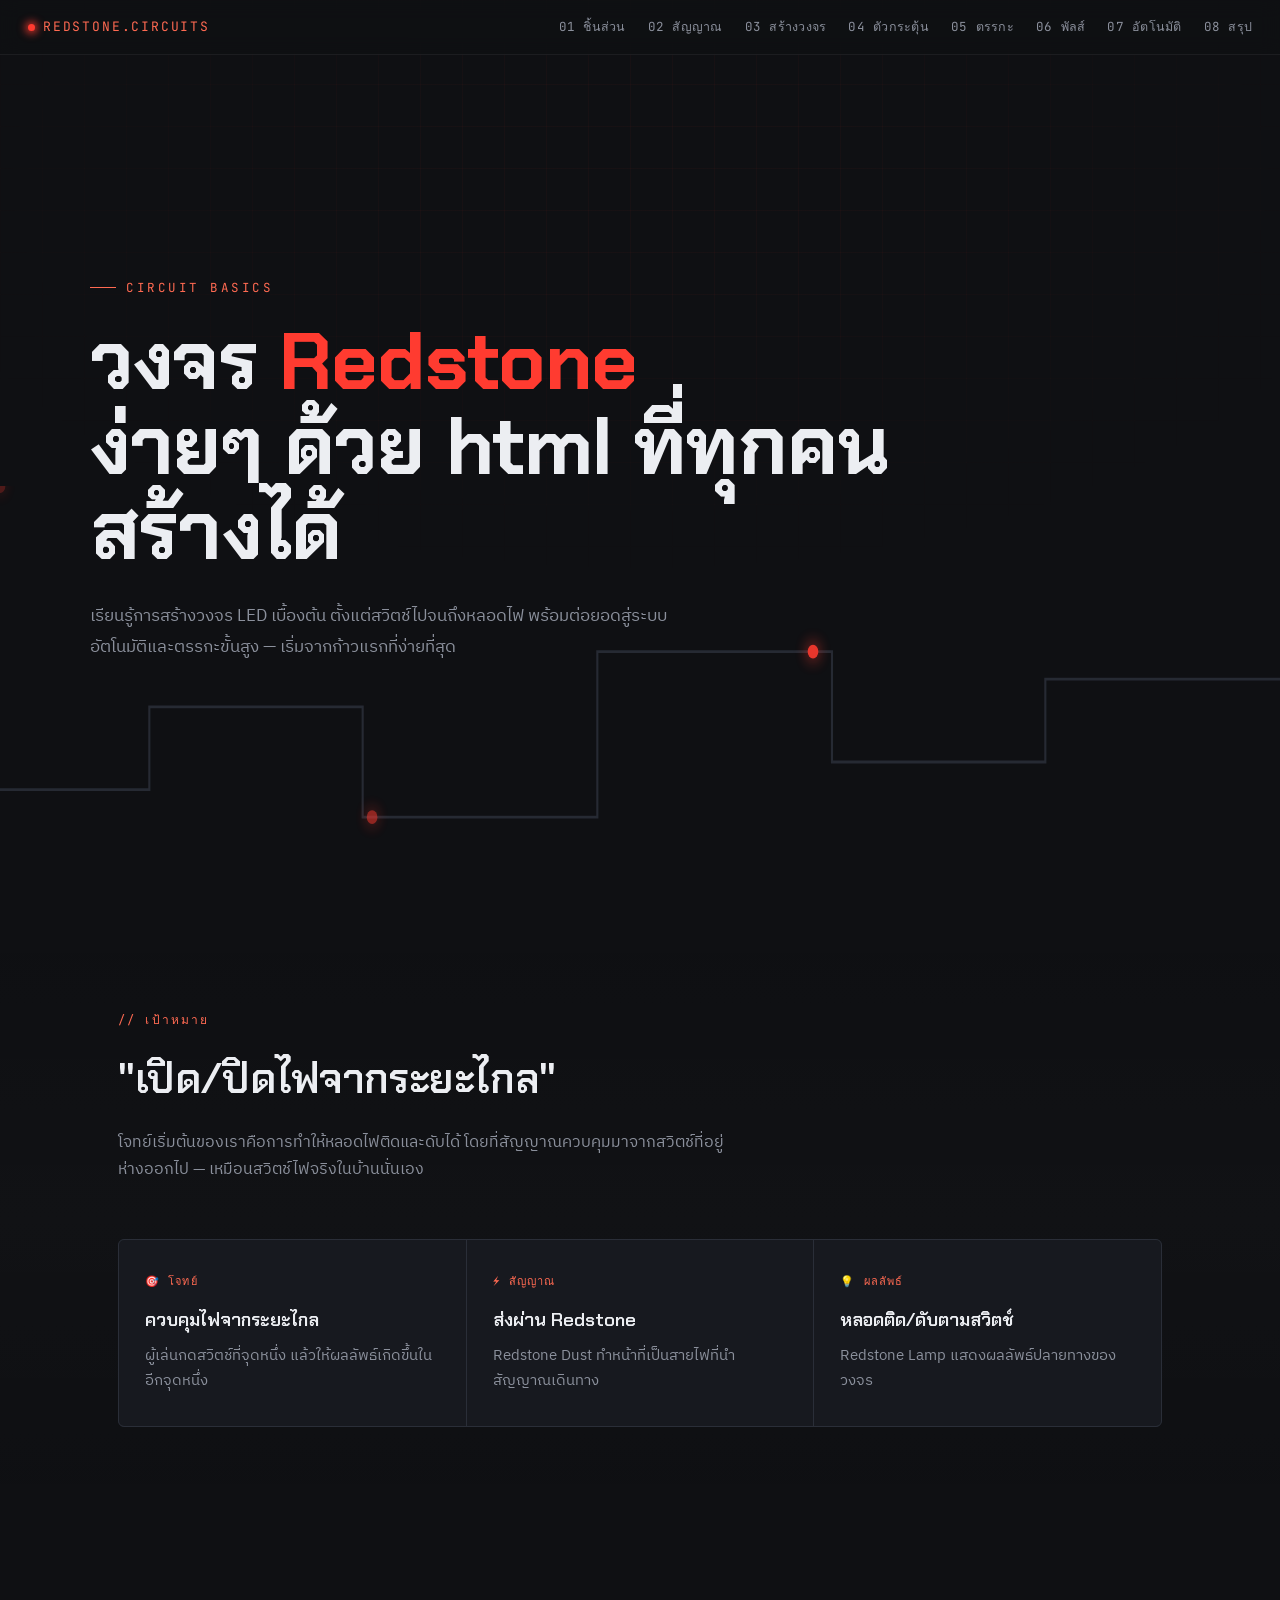
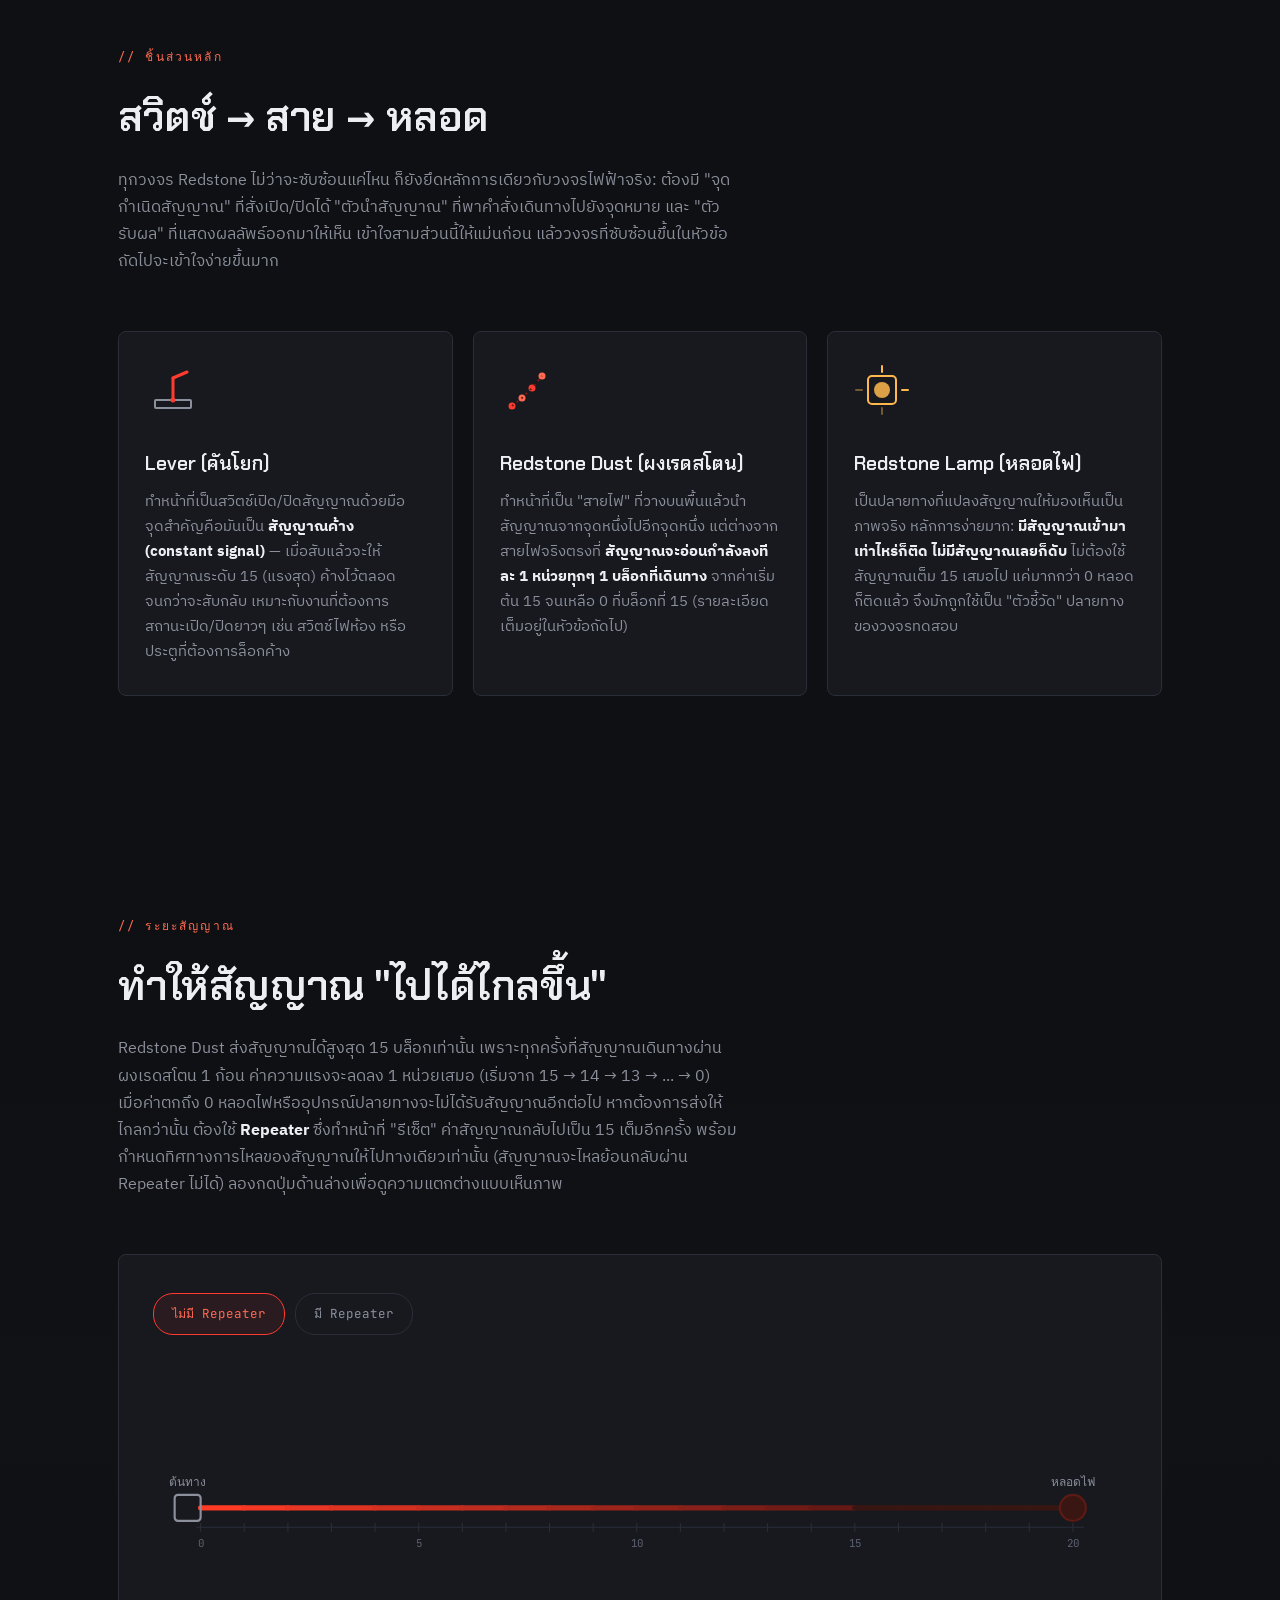
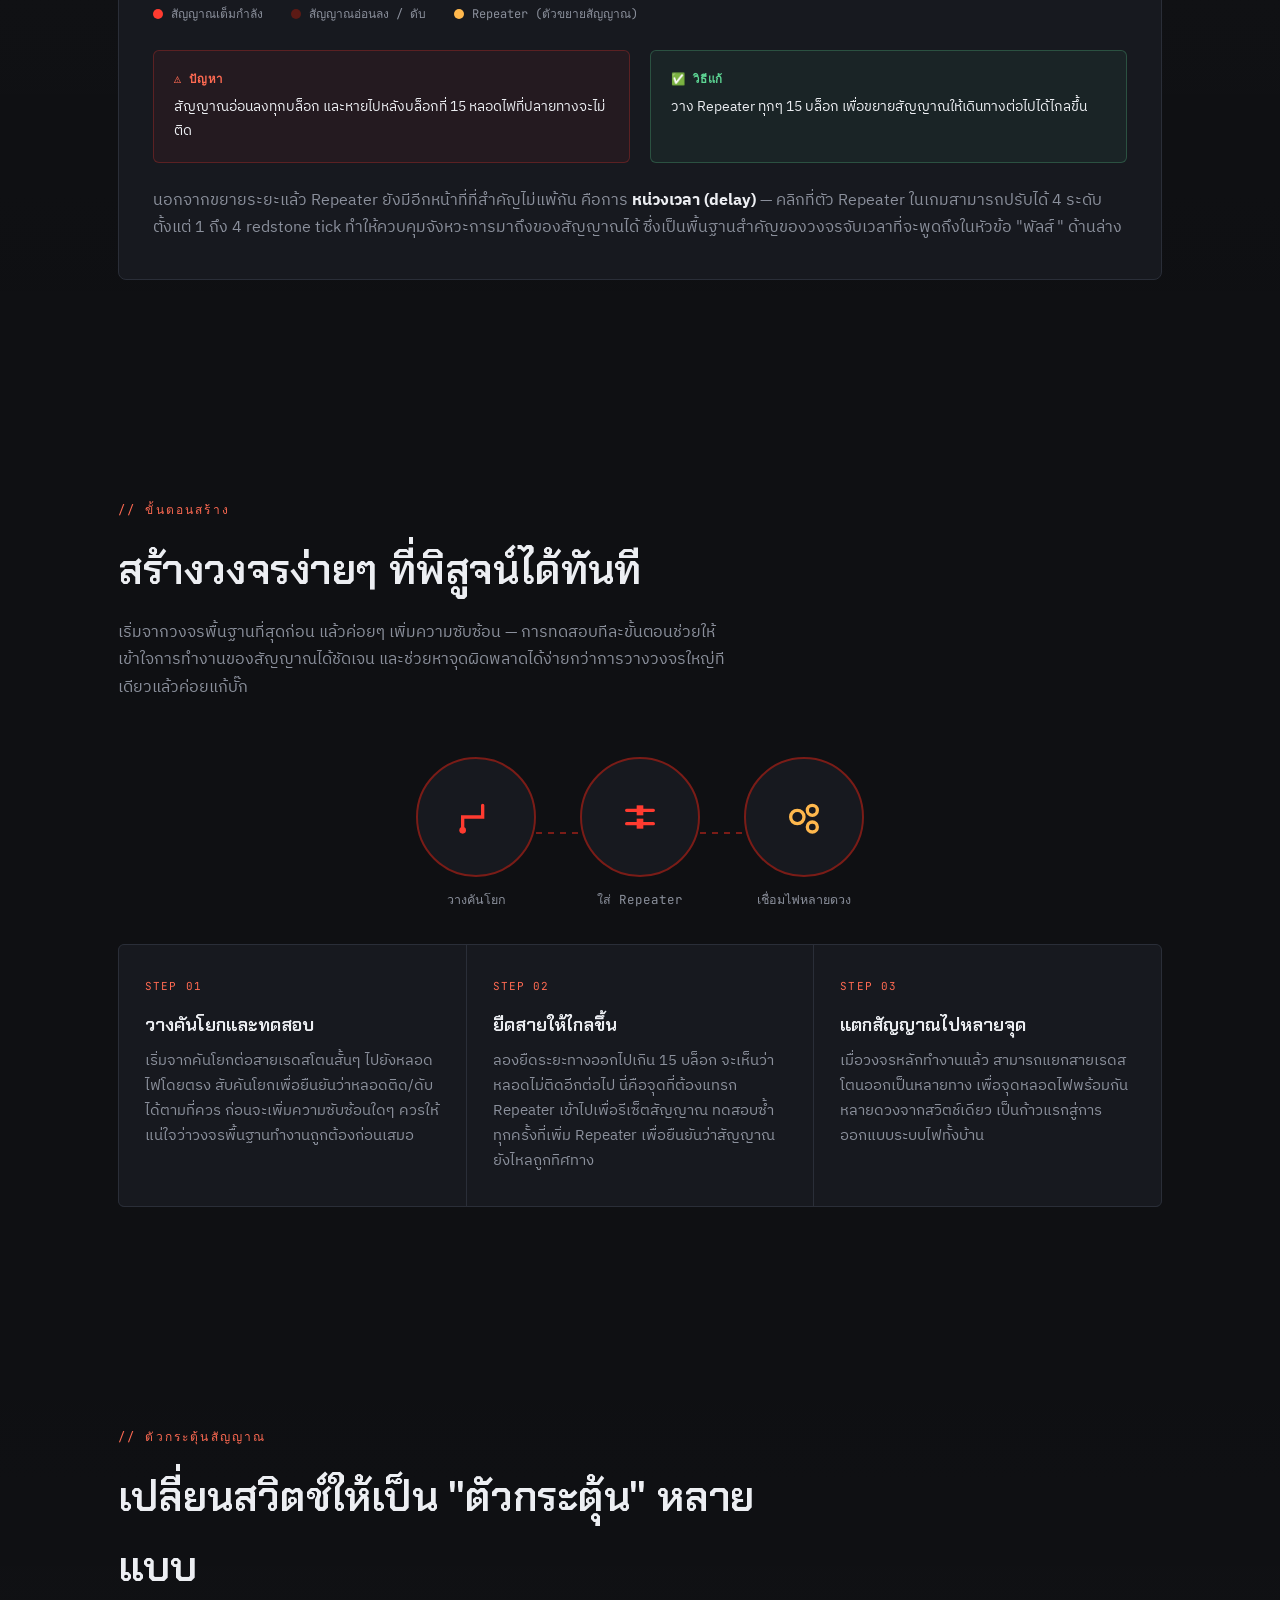
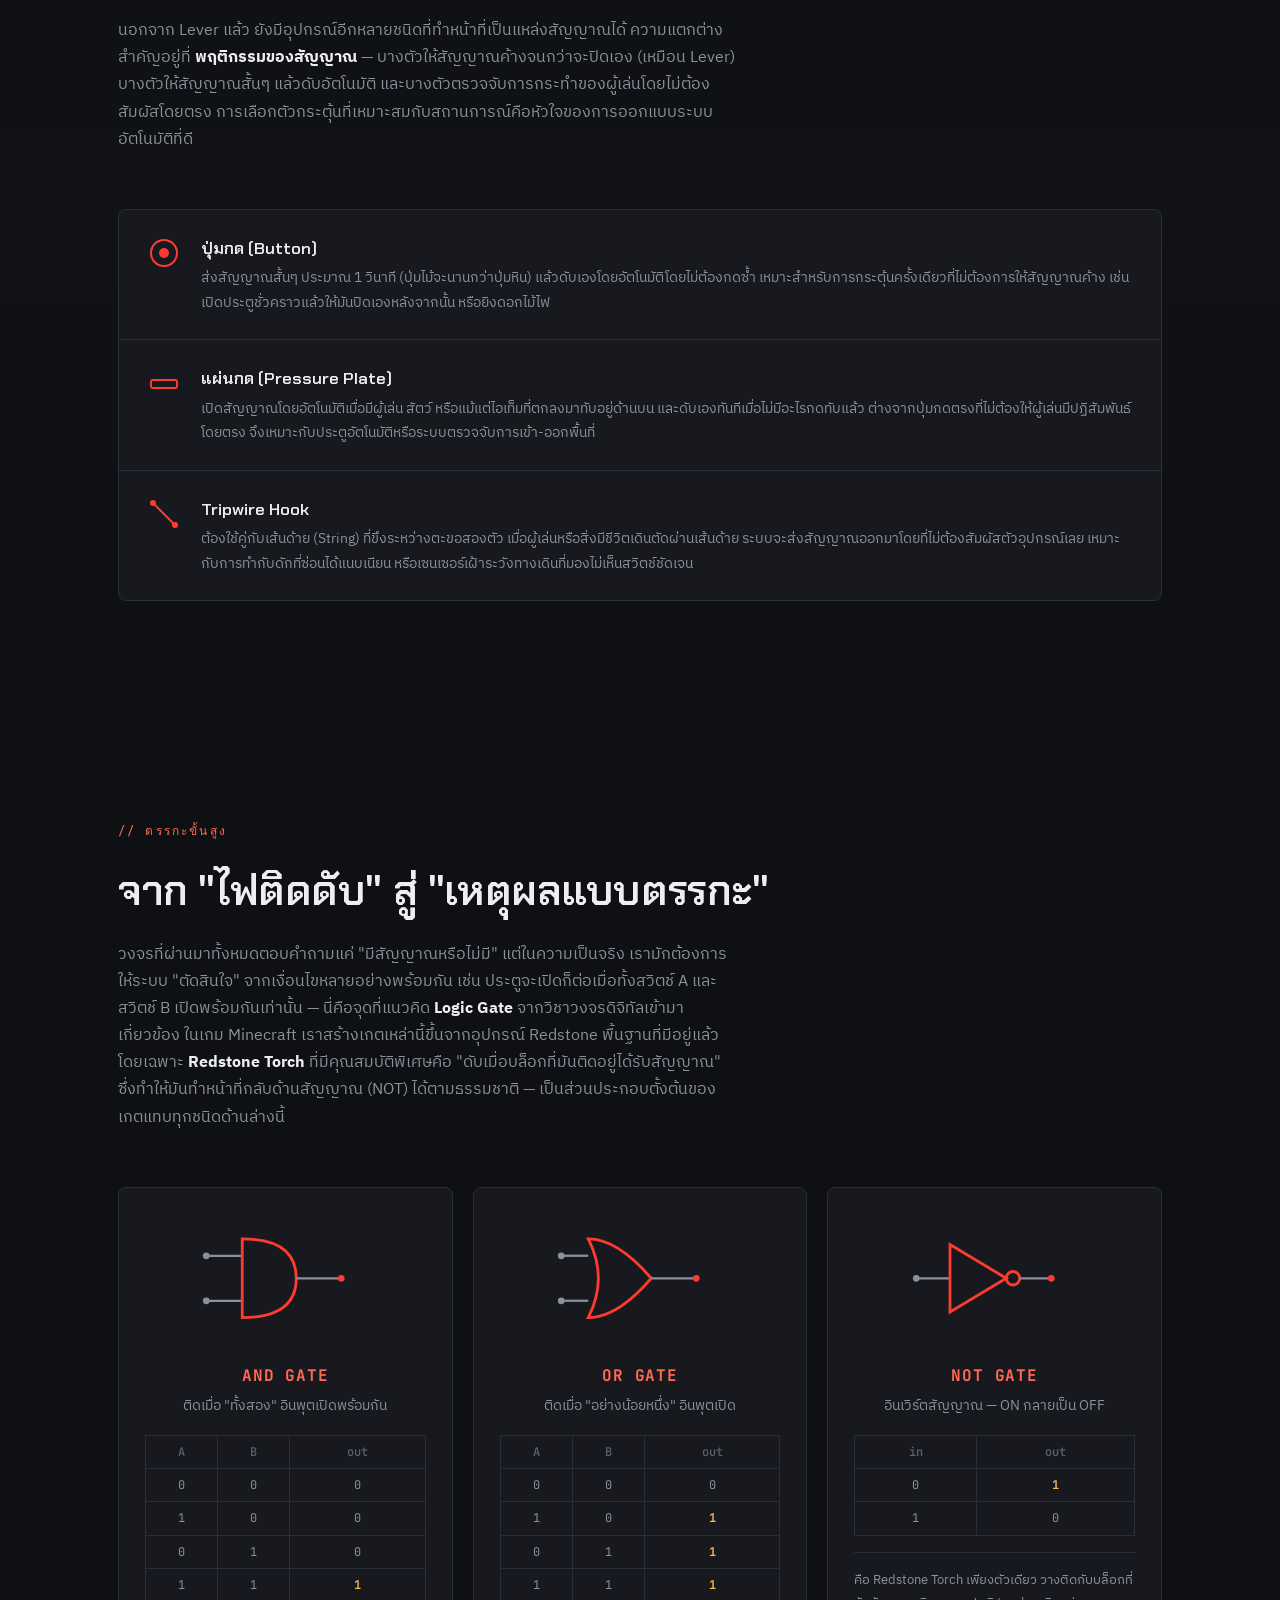
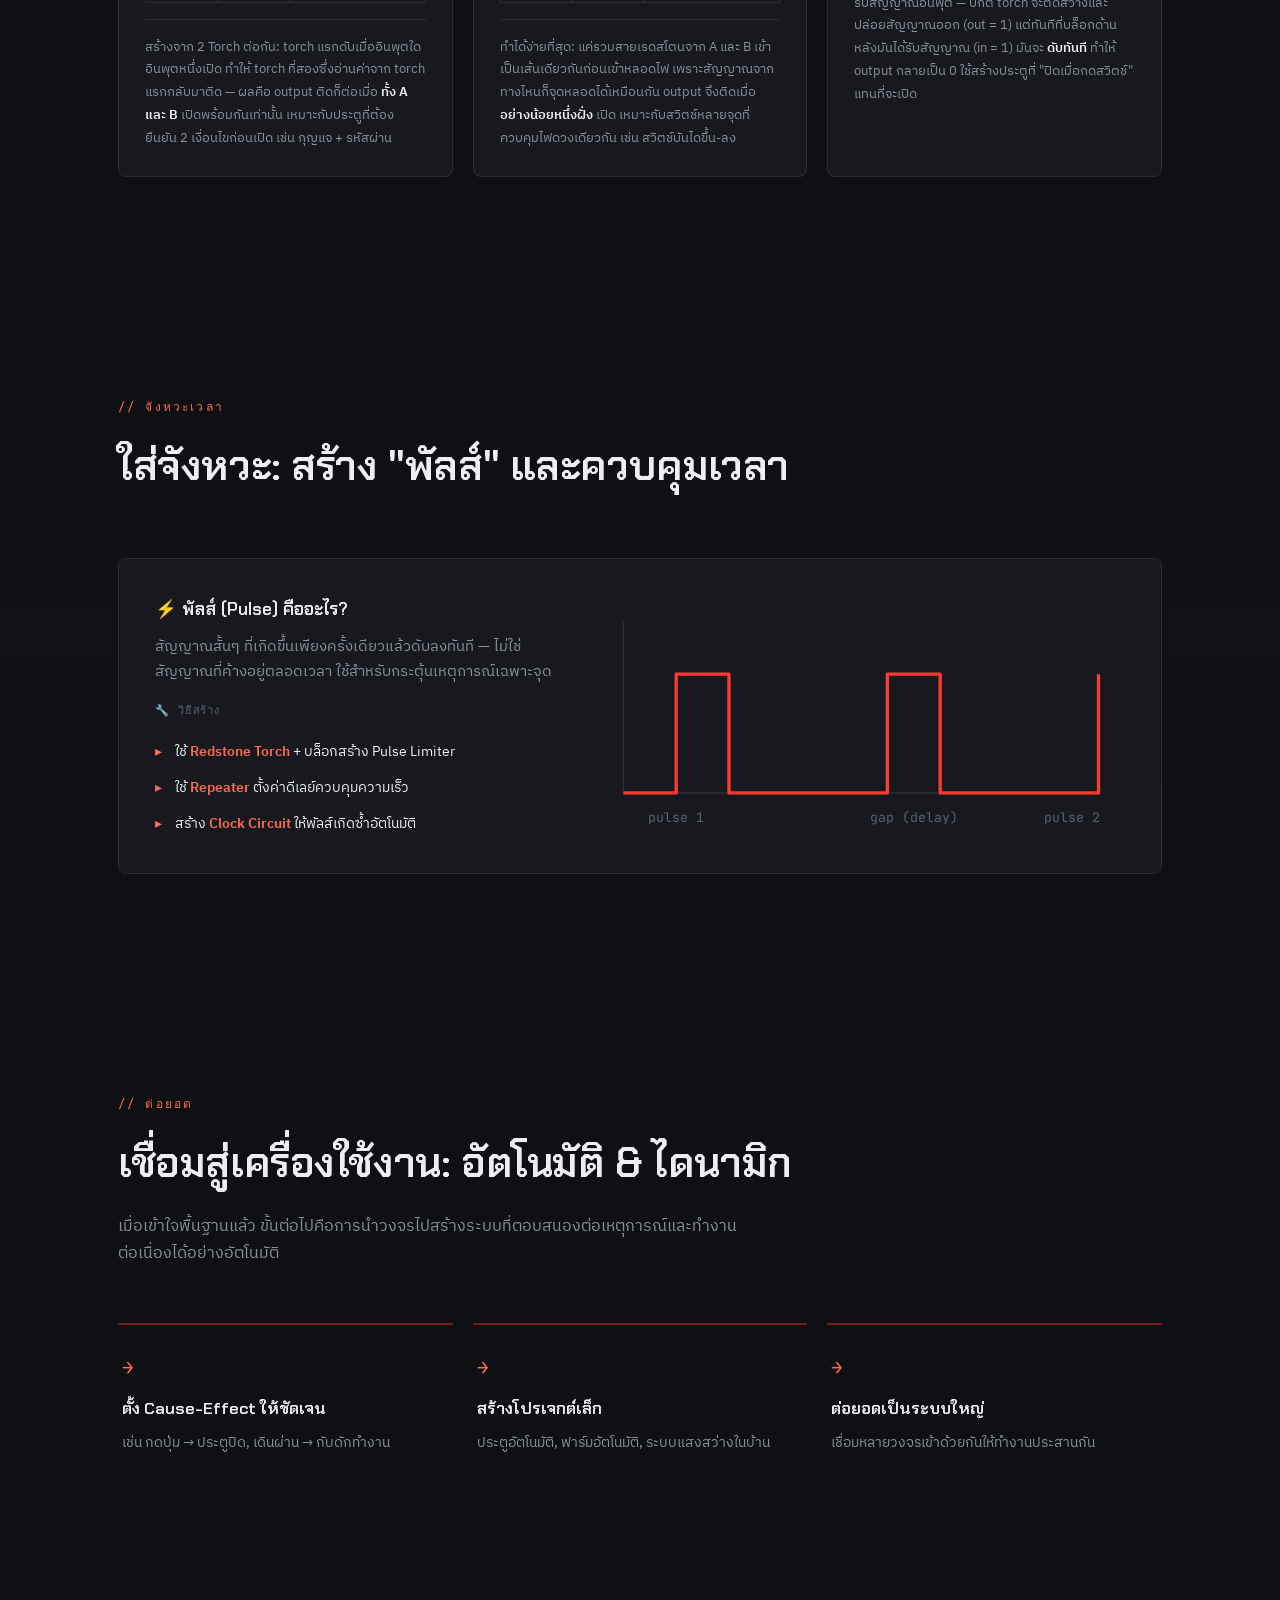
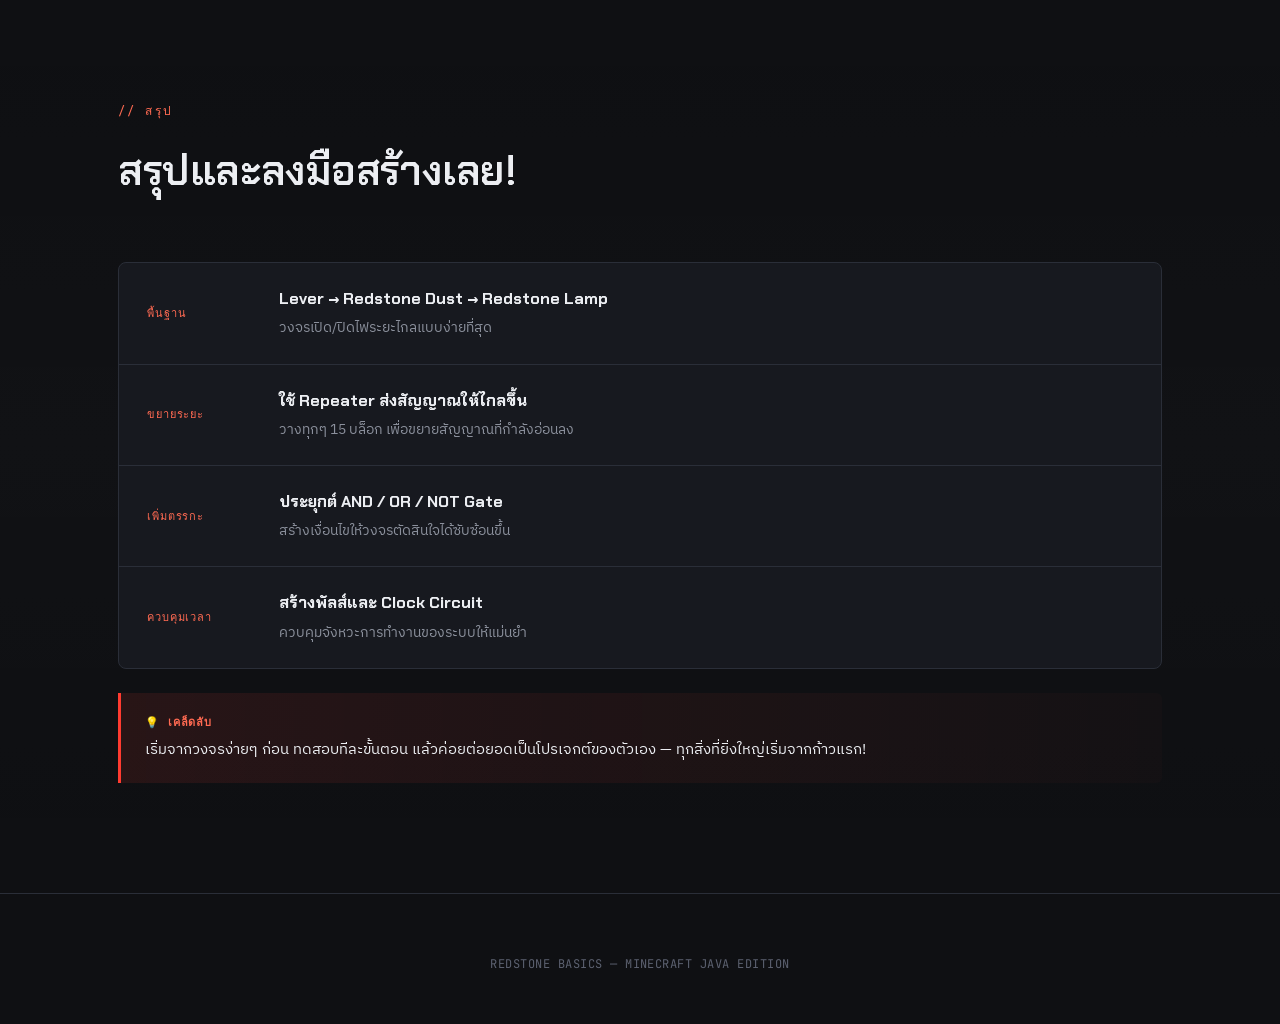
==== commit a6af6aa7: "Update 01-components.html" ====
--- a/01-components.html
+++ b/01-components.html
@@ -259,7 +259,7 @@
 
 <header class="hero">
   <div class="hero-inner">
-    <div class="eyebrow">MINECRAFT JAVA EDITION — REDSTONE BASICS</div>
+    <div class="eyebrow">CIRCUIT BASICS</div>
     <h1 class="title">วงจร <span class="accent">Redstone</span><br>ง่ายๆ ด้วย html ที่ทุกคนสร้างได้</h1>
     <p class="hero-sub">เรียนรู้การสร้างวงจร LED เบื้องต้น ตั้งแต่สวิตช์ไปจนถึงหลอดไฟ พร้อมต่อยอดสู่ระบบอัตโนมัติและตรรกะขั้นสูง — เริ่มจากก้าวแรกที่ง่ายที่สุด</p>
   </div>
